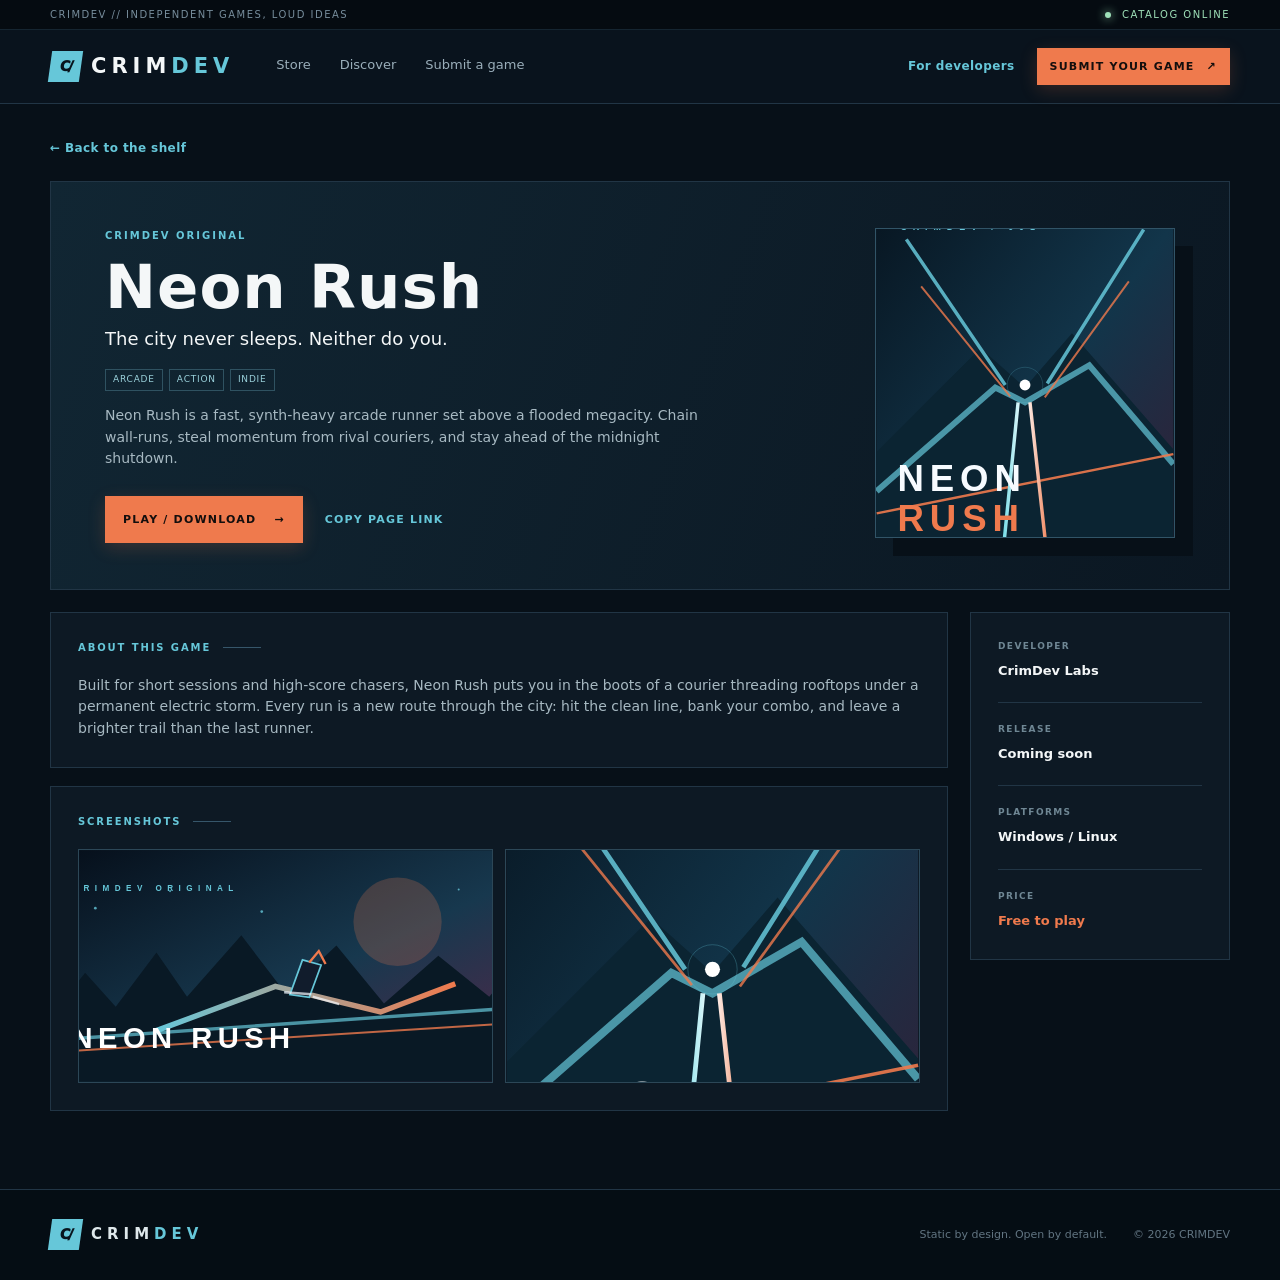
==== game.html @ 91c2f549 "Build CrimDev static game storefront" ====
<!doctype html>
<html lang="en"><head><meta charset="utf-8"><meta name="viewport" content="width=device-width, initial-scale=1"><title>Game — CrimDev</title><link rel="stylesheet" href="assets/styles.css"></head>
<body data-page="game"><div class="top-strip"><div class="shell top-strip-inner"><span>CRIMDEV // INDEPENDENT GAMES, LOUD IDEAS</span><span class="top-strip-status"><i></i> catalog online</span></div></div><header class="site-header"><div class="shell header-inner"><a class="brand" href="index.html"><span class="brand-mark">C/</span><span>CRIM<span>DEV</span></span></a><nav class="main-nav"><a href="index.html">Store</a><a href="index.html#catalog">Discover</a><a href="submit.html">Submit a game</a></nav><div class="header-actions"><a class="header-link" href="submit.html">For developers</a><a class="orange-button compact" href="submit.html">Submit your game <span>↗</span></a></div><button class="menu-toggle" aria-label="Open navigation">☰</button></div></header>
<main id="game-detail" class="game-detail shell"><a class="back-link" href="index.html#catalog">← Back to the shelf</a><div class="detail-hero"><div class="detail-copy"><div class="eyebrow" id="detail-eyebrow">CRIMDEV ORIGINAL</div><h1 id="detail-title">Loading game...</h1><p class="detail-tagline" id="detail-tagline"></p><div id="detail-genres" class="tag-row"></div><p id="detail-description" class="detail-description"></p><div class="detail-actions"><a class="orange-button" href="#play">Play / download <span>→</span></a><button class="ghost-button" type="button" data-copy-link>Copy page link</button></div></div><img id="detail-cover" class="detail-cover" alt=""></div><div class="detail-layout"><div><section class="content-panel"><div class="section-kicker"><span>ABOUT THIS GAME</span><span class="rule"></span></div><p id="detail-long-description"></p></section><section class="content-panel"><div class="section-kicker"><span>SCREENSHOTS</span><span class="rule"></span></div><div id="detail-screenshots" class="screenshots"></div></section></div><aside class="info-panel"><div class="info-block"><span>DEVELOPER</span><strong id="detail-developer"></strong></div><div class="info-block"><span>RELEASE</span><strong id="detail-release"></strong></div><div class="info-block"><span>PLATFORMS</span><strong id="detail-platforms"></strong></div><div class="info-block"><span>PRICE</span><strong class="price" id="detail-price"></strong></div></aside></div></main><footer class="site-footer"><div class="shell footer-inner"><div class="brand footer-brand"><span class="brand-mark">C/</span><span>CRIM<span>DEV</span></span></div><span>Static by design. Open by default.</span><span>© 2026 CRIMDEV</span></div></footer><script src="app.js"></script></body></html>
---- assets/styles.css ----
:root{--bg:#071018;--panel:#0d1924;--panel-2:#101f2c;--line:#213545;--muted:#8da0ad;--text:#f4f7f8;--cyan:#66c7d9;--orange:#ef7a4d;--green:#9fe1b9;--shell:1180px}*{box-sizing:border-box}html{scroll-behavior:smooth}body{margin:0;background:var(--bg);color:var(--text);font-family:Inter,ui-sans-serif,system-ui,-apple-system,BlinkMacSystemFont,"Segoe UI",sans-serif;font-size:15px;line-height:1.55}a{color:inherit;text-decoration:none}button,input,textarea{font:inherit}.shell{width:min(var(--shell),calc(100% - 48px));margin:0 auto}.top-strip{height:30px;background:#050b11;border-bottom:1px solid #152531;color:#778d9c;font-size:10px;letter-spacing:1.5px;text-transform:uppercase}.top-strip-inner{height:100%;display:flex;align-items:center;justify-content:space-between}.top-strip-status{color:var(--green)}.top-strip-status i,.live-dot{display:inline-block;width:6px;height:6px;border-radius:50%;background:var(--green);box-shadow:0 0 10px var(--green);margin-right:6px}.site-header{height:74px;background:#09131d;border-bottom:1px solid var(--line)}.header-inner{height:100%;display:flex;align-items:center;gap:42px}.brand{display:flex;align-items:center;gap:10px;font-weight:900;font-size:21px;letter-spacing:5px}.brand>span:last-child>span{color:var(--cyan)}.brand-mark{display:grid;place-items:center;width:31px;height:31px;background:var(--cyan);color:#08141d;letter-spacing:-2px;font-size:14px;font-weight:950;transform:skew(-8deg)}.main-nav{display:flex;align-items:center;gap:29px;height:100%;color:#9aaeba;font-size:13px}.main-nav a{height:100%;display:flex;align-items:center;border-bottom:2px solid transparent}.main-nav a:hover,.main-nav a.active{color:#fff;border-bottom-color:var(--orange)}.header-actions{margin-left:auto;display:flex;align-items:center;gap:22px}.header-link,.text-link,.back-link{color:var(--cyan);font-size:12px;font-weight:800;letter-spacing:.4px}.orange-button,.outline-button,.ghost-button{display:inline-flex;align-items:center;gap:18px;border:0;cursor:pointer;text-transform:uppercase;letter-spacing:1.2px;font-size:11px;font-weight:900;transition:.18s ease}.orange-button{background:var(--orange);color:#130e0d;padding:15px 18px;box-shadow:0 5px 18px #ef7a4d30}.orange-button:hover{background:#ff9668;transform:translateY(-2px)}.orange-button.compact{padding:10px 13px;gap:12px}.outline-button{border:1px solid var(--cyan);color:var(--cyan);padding:13px 16px}.outline-button:hover{background:#66c7d915}.ghost-button{background:transparent;color:var(--cyan);padding:13px 0}.menu-toggle{display:none;background:none;border:0;color:var(--cyan);font-size:22px}.hero-section{padding-top:36px}.section-kicker{display:flex;align-items:center;gap:12px;color:var(--cyan);font-size:10px;font-weight:900;letter-spacing:1.9px}.section-kicker .rule{height:1px;width:38px;background:#36566a}.featured-card{min-height:478px;background:linear-gradient(115deg,#102633,#0d1822 58%,#102632);border:1px solid #254352;display:grid;grid-template-columns:42% 58%;margin-top:17px;overflow:hidden;position:relative}.featured-copy{padding:54px 38px 42px 50px;position:relative;z-index:1}.eyebrow{color:var(--cyan);font-size:10px;font-weight:900;letter-spacing:2px;text-transform:uppercase}.featured-copy h1{font-size:73px;line-height:.86;letter-spacing:4px;margin:19px 0 12px;font-weight:950}.featured-copy h1 em,.submit-intro h1 em{font-style:normal;color:var(--orange)}.hero-tagline{font-size:17px;font-weight:750;line-height:1.2;margin:0 0 17px}.hero-description{color:#a4b6c1;max-width:310px;font-size:13px}.hero-meta{display:flex;gap:14px;color:#a8c9cf;font-size:9px;font-weight:900;letter-spacing:1.3px;margin:25px 0}.featured-art{position:relative;display:block;overflow:hidden}.featured-art img{height:100%;width:100%;object-fit:cover;transition:transform .5s ease;filter:saturate(.9)}.featured-art:hover img{transform:scale(1.035)}.art-corner{position:absolute;right:18px;bottom:17px;background:#071018d9;padding:8px 10px;color:var(--cyan);font-size:10px;font-weight:900;letter-spacing:1px}.catalog-section{padding:65px 0 54px}.section-heading{display:flex;align-items:flex-end;justify-content:space-between;margin-bottom:24px}.section-heading h2{font-size:31px;line-height:1.05;margin:14px 0 0;letter-spacing:-.6px}.section-heading h2 span{color:#8295a1}.text-link span{margin-left:10px;font-size:17px}.game-grid{display:grid;grid-template-columns:repeat(4,1fr);gap:15px}.game-card{background:var(--panel);border:1px solid var(--line);transition:.18s ease;min-width:0}.game-card:hover{border-color:#54798b;transform:translateY(-3px);box-shadow:0 14px 35px #0005}.game-card-cover{display:block;aspect-ratio:1.35/1;overflow:hidden;background:#10202c}.game-card-cover img{width:100%;height:100%;object-fit:cover;transition:.25s ease}.game-card:hover img{transform:scale(1.04)}.game-card-body{padding:14px;display:block}.game-card h3{font-size:17px;margin:0 0 4px}.game-card p{color:var(--muted);font-size:12px;margin:0 0 13px;white-space:nowrap;overflow:hidden;text-overflow:ellipsis}.tag-row{display:flex;flex-wrap:wrap;gap:6px}.tag{border:1px solid #2f5261;padding:3px 7px;color:#9bd2dc;text-transform:uppercase;font-size:9px;letter-spacing:.8px}.creator-banner{border-top:1px solid var(--line);border-bottom:1px solid var(--line);padding:34px 0 39px;display:flex;justify-content:space-between;align-items:center}.creator-banner h2{margin:8px 0 4px;font-size:27px}.creator-banner p{color:var(--muted);margin:0;font-size:13px}.site-footer{margin-top:78px;border-top:1px solid var(--line);background:#050d14}.footer-inner{min-height:90px;display:flex;align-items:center;gap:26px;color:#627582;font-size:11px}.footer-brand{color:#dfe8eb;font-size:15px;margin-right:auto}.game-detail{padding-top:32px}.back-link{display:inline-block;margin-bottom:23px}.detail-hero{background:linear-gradient(110deg,#112633,#0b1722);border:1px solid var(--line);display:grid;grid-template-columns:1fr 300px;gap:40px;padding:46px 54px;min-height:370px}.detail-copy{align-self:center}.detail-copy h1{font-size:61px;line-height:1;margin:13px 0 8px;letter-spacing:1px}.detail-tagline{font-size:18px;margin:0 0 16px}.detail-description{max-width:600px;color:#a7b9c2;font-size:14px}.detail-cover{width:100%;height:310px;object-fit:cover;box-shadow:18px 18px 0 #071018;border:1px solid #315467}.detail-actions{display:flex;gap:22px;align-items:center;margin-top:26px}.detail-layout{display:grid;grid-template-columns:1fr 260px;gap:22px;margin-top:22px}.content-panel,.info-panel,.aside-card{background:var(--panel);border:1px solid var(--line);padding:27px}.content-panel+.content-panel{margin-top:18px}.content-panel p{color:#a7b9c2;font-size:14px;margin:19px 0 0}.info-panel{height:max-content}.info-block{padding:0 0 20px;margin-bottom:20px;border-bottom:1px solid var(--line)}.info-block:last-child{border-bottom:0;margin-bottom:0;padding-bottom:0}.info-block span{display:block;color:#6f8794;font-size:9px;font-weight:900;letter-spacing:1.4px;margin-bottom:5px}.info-block strong{font-size:13px}.info-block .price{color:var(--orange)}.screenshots{display:grid;grid-template-columns:1fr 1fr;gap:12px;margin-top:20px}.screenshots img{width:100%;aspect-ratio:16/9;object-fit:cover;border:1px solid #2c4757}.submit-page{padding-top:48px}.submit-intro{display:flex;justify-content:space-between;align-items:flex-end;padding-bottom:43px;border-bottom:1px solid var(--line)}.submit-intro h1{font-size:57px;line-height:.98;letter-spacing:-1px;margin:14px 0 0}.submit-intro>p{max-width:320px;color:#a7b9c2;font-size:14px;margin:0}.submit-grid{display:grid;grid-template-columns:1fr 340px;gap:50px;padding-top:40px}.form-section{padding-bottom:34px;margin-bottom:30px;border-bottom:1px solid var(--line)}.form-heading{display:flex;gap:18px;align-items:flex-start;margin-bottom:24px}.form-heading>span{color:var(--orange);font-size:12px;font-weight:900;letter-spacing:1px}.form-heading h2{margin:0;font-size:21px}.form-heading p{margin:2px 0 0;color:#718794;font-size:12px}.submit-form label{display:block;color:#cbd8dc;font-size:12px;font-weight:800;margin:17px 0}.submit-form label>span{color:#6f8794;font-weight:500;font-size:10px;margin-left:5px;text-transform:uppercase;letter-spacing:.7px}.submit-form input:not([type=file]),.submit-form textarea{width:100%;display:block;background:#0a151f;border:1px solid #29404e;color:var(--text);outline:0;padding:13px 14px;margin-top:8px;border-radius:0;resize:vertical}.submit-form input:focus,.submit-form textarea:focus{border-color:var(--cyan);box-shadow:0 0 0 2px #66c7d922}.upload-grid{display:grid;grid-template-columns:1fr 1fr;gap:13px}.upload-box{border:1px dashed #3b5968!important;background:#0a151f;min-height:160px;padding:21px 17px!important;cursor:pointer;display:flex!important;flex-direction:column;align-items:flex-start;transition:.18s}.upload-box:hover{border-color:var(--cyan)!important;background:#0c1c28}.upload-box input{display:none}.upload-icon{color:var(--cyan);font-size:28px;line-height:1}.upload-box strong{margin-top:12px;font-size:13px}.upload-box small{color:#728894;font-weight:500;font-size:10px;margin-top:2px}.file-name{color:var(--orange);font-size:10px;white-space:nowrap;overflow:hidden;text-overflow:ellipsis;max-width:100%;margin-top:auto}.video-input{border-top:1px solid var(--line);padding-top:18px}.video-input input{display:block;margin-top:8px;color:#9ab0ba;font-size:11px}.check-label{display:flex!important;gap:10px;align-items:flex-start;font-weight:500!important;color:#8fa2ac!important}.check-label input{accent-color:var(--orange);margin-top:3px}.submit-button{margin-top:14px}.form-note{font-size:10px;color:#687e8b;max-width:480px;margin:15px 0 0}.form-note code{color:var(--cyan)}.form-status{display:none;margin-top:15px;padding:13px;background:#12372c;border:1px solid #2b7658;color:#a8ebc7;font-size:12px}.form-status.show{display:block}.submission-aside{padding-top:8px}.aside-card{position:sticky;top:20px;background:linear-gradient(150deg,#102431,#0c1721)}.aside-card h2{font-size:25px;line-height:1.08;margin:12px 0 10px}.aside-card>p{font-size:13px;color:#9bb0b9;margin:0}.preview-stage{margin:25px 0 18px;aspect-ratio:1.45/1;border:1px dashed #3b5968;display:grid;grid-template-columns:1fr 1fr;text-align:center;color:#6f8794;font-size:11px;overflow:hidden;background:#0a151f}.preview-stage img{width:100%;height:100%;object-fit:cover}.preview-stage img+img{border-left:1px solid #29404e}.aside-rule{height:1px;background:var(--line);margin:18px 0}.aside-stat{display:flex;justify-content:space-between;gap:20px;margin-top:12px}.aside-stat span{font-size:9px;color:#6f8794;letter-spacing:1px}.aside-stat strong{font-size:11px;text-align:right}.error-page{text-align:center;padding:100px 0}.error-page h1{font-size:46px}@media(max-width:800px){.shell{width:min(var(--shell),calc(100% - 30px))}.header-inner{gap:15px}.main-nav,.header-actions{display:none}.menu-toggle{display:block;margin-left:auto}.featured-card{grid-template-columns:1fr}.featured-art{height:270px;grid-row:1}.featured-copy{padding:28px}.featured-copy h1{font-size:55px}.game-grid{grid-template-columns:repeat(2,1fr)}.section-heading,.creator-banner,.submit-intro{align-items:flex-start;flex-direction:column;gap:20px}.detail-hero{grid-template-columns:1fr;padding:30px}.detail-cover{height:260px;grid-row:1}.detail-layout,.submit-grid{grid-template-columns:1fr}.submission-aside{padding:0}.aside-card{position:static}.footer-inner{flex-wrap:wrap;padding:22px 0}.footer-brand{width:100%}}@media(max-width:480px){.top-strip-status{display:none}.featured-copy h1{font-size:49px}.game-grid,.upload-grid,.screenshots{grid-template-columns:1fr}.detail-copy h1,.submit-intro h1{font-size:45px}.detail-hero{padding:22px}.detail-cover{height:210px}.hero-meta{flex-direction:column;gap:4px}.site-footer{margin-top:45px}}
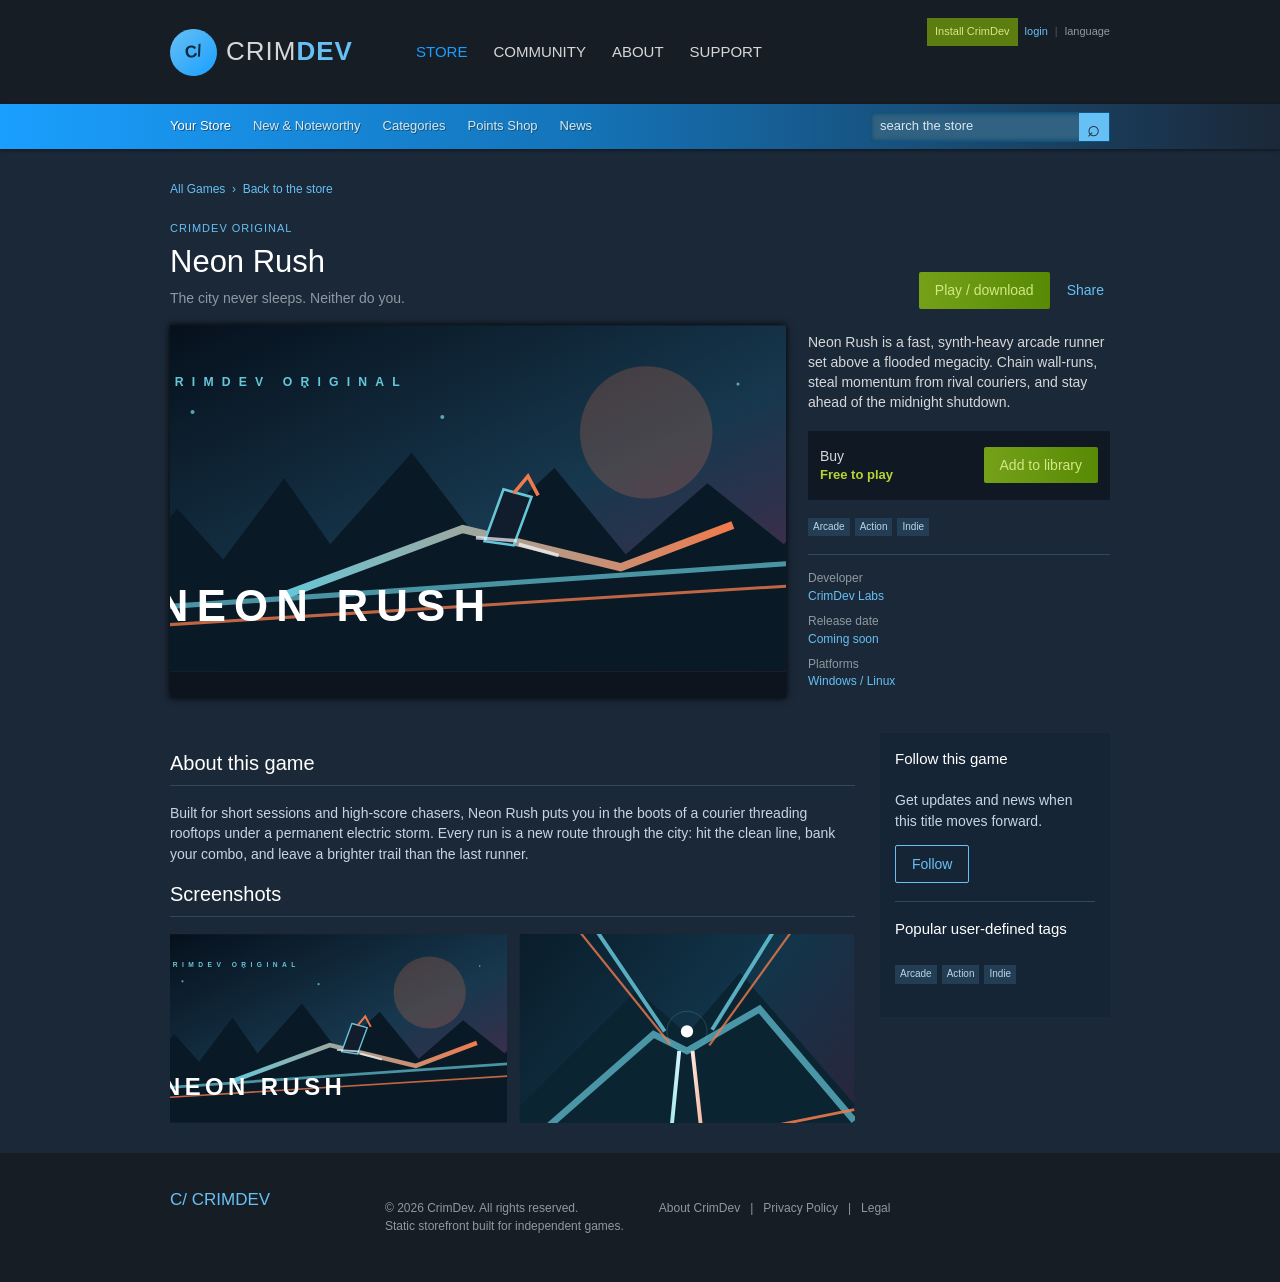
==== commit cd956aa5: "Redesign storefront with Steam-style static layout" ====
--- a/game.html
+++ b/game.html
@@ -1,4 +1,2 @@
 <!doctype html>
-<html lang="en"><head><meta charset="utf-8"><meta name="viewport" content="width=device-width, initial-scale=1"><title>Game — CrimDev</title><link rel="stylesheet" href="assets/styles.css"></head>
-<body data-page="game"><div class="top-strip"><div class="shell top-strip-inner"><span>CRIMDEV // INDEPENDENT GAMES, LOUD IDEAS</span><span class="top-strip-status"><i></i> catalog online</span></div></div><header class="site-header"><div class="shell header-inner"><a class="brand" href="index.html"><span class="brand-mark">C/</span><span>CRIM<span>DEV</span></span></a><nav class="main-nav"><a href="index.html">Store</a><a href="index.html#catalog">Discover</a><a href="submit.html">Submit a game</a></nav><div class="header-actions"><a class="header-link" href="submit.html">For developers</a><a class="orange-button compact" href="submit.html">Submit your game <span>↗</span></a></div><button class="menu-toggle" aria-label="Open navigation">☰</button></div></header>
-<main id="game-detail" class="game-detail shell"><a class="back-link" href="index.html#catalog">← Back to the shelf</a><div class="detail-hero"><div class="detail-copy"><div class="eyebrow" id="detail-eyebrow">CRIMDEV ORIGINAL</div><h1 id="detail-title">Loading game...</h1><p class="detail-tagline" id="detail-tagline"></p><div id="detail-genres" class="tag-row"></div><p id="detail-description" class="detail-description"></p><div class="detail-actions"><a class="orange-button" href="#play">Play / download <span>→</span></a><button class="ghost-button" type="button" data-copy-link>Copy page link</button></div></div><img id="detail-cover" class="detail-cover" alt=""></div><div class="detail-layout"><div><section class="content-panel"><div class="section-kicker"><span>ABOUT THIS GAME</span><span class="rule"></span></div><p id="detail-long-description"></p></section><section class="content-panel"><div class="section-kicker"><span>SCREENSHOTS</span><span class="rule"></span></div><div id="detail-screenshots" class="screenshots"></div></section></div><aside class="info-panel"><div class="info-block"><span>DEVELOPER</span><strong id="detail-developer"></strong></div><div class="info-block"><span>RELEASE</span><strong id="detail-release"></strong></div><div class="info-block"><span>PLATFORMS</span><strong id="detail-platforms"></strong></div><div class="info-block"><span>PRICE</span><strong class="price" id="detail-price"></strong></div></aside></div></main><footer class="site-footer"><div class="shell footer-inner"><div class="brand footer-brand"><span class="brand-mark">C/</span><span>CRIM<span>DEV</span></span></div><span>Static by design. Open by default.</span><span>© 2026 CRIMDEV</span></div></footer><script src="app.js"></script></body></html>
+<html lang="en"><head><meta charset="utf-8"><meta name="viewport" content="width=device-width, initial-scale=1"><title>Game — CrimDev Store</title><link rel="stylesheet" href="assets/styles.css"></head><body data-page="game"><header class="steam-header"><div class="steam-header-inner"><a class="steam-brand" href="index.html"><span class="steam-mark">C/</span><span class="steam-word">CRIM<span>DEV</span></span></a><nav class="steam-primary"><a class="active" href="index.html">STORE</a><a href="index.html#catalog">COMMUNITY</a><a href="submit.html">ABOUT</a><a href="submit.html">SUPPORT</a></nav><div class="steam-account"><a class="install-link" href="submit.html">Install CrimDev</a><span class="account-link">login</span><span class="account-sep">|</span><span>language</span></div></div></header><div class="steam-subnav"><div class="page-width subnav-inner"><nav><a class="active" href="index.html">Your Store</a><a href="index.html#catalog">New &amp; Noteworthy</a><a href="index.html#catalog">Categories</a><a href="index.html#catalog">Points Shop</a><a href="index.html#catalog">News</a></nav><label class="store-search"><input placeholder="search the store" aria-label="Search the store"><span>⌕</span></label></div></div><main id="game-detail" class="page-width game-detail"><a class="store-breadcrumb" href="index.html#catalog">All Games &nbsp;›&nbsp; Back to the store</a><div class="detail-title-row"><div><div class="detail-kicker">CRIMDEV ORIGINAL</div><h1 id="detail-title">Loading game...</h1><p id="detail-tagline" class="detail-tagline"></p></div><div class="detail-actions"><a class="steam-green-button" href="#play">Play / download</a><button class="detail-share" type="button" data-copy-link>Share</button></div></div><div class="detail-hero"><div class="detail-main-media"><img id="detail-cover" alt=""></div><div class="detail-purchase"><div class="detail-description" id="detail-description"></div><div class="detail-purchase-box"><div>Buy <strong id="detail-price">Free to play</strong></div><a class="steam-green-button" href="#play">Add to library</a></div><div id="detail-genres" class="detail-tags"></div><div class="detail-facts"><span>Developer <b id="detail-developer"></b></span><span>Release date <b id="detail-release"></b></span><span>Platforms <b id="detail-platforms"></b></span></div></div></div><div class="detail-columns"><div class="detail-content"><h2>About this game</h2><p id="detail-long-description"></p><h2>Screenshots</h2><div id="detail-screenshots" class="screenshots"></div></div><aside class="detail-sidebar"><h3>Follow this game</h3><p>Get updates and news when this title moves forward.</p><button class="steam-outline-button" type="button">Follow</button><h3>Popular user-defined tags</h3><div id="detail-sidebar-tags" class="detail-tags"></div></aside></div></main><footer class="steam-footer"><div class="page-width footer-inner"><div class="steam-footer-logo">C/ CRIMDEV</div><p>© 2026 CrimDev. All rights reserved.<br>Static storefront built for independent games.</p><p>About CrimDev &nbsp; | &nbsp; Privacy Policy &nbsp; | &nbsp; Legal</p></div></footer><script src="app.js"></script></body></html>
--- a/assets/styles.css
+++ b/assets/styles.css
@@ -1 +1 @@
-:root{--bg:#071018;--panel:#0d1924;--panel-2:#101f2c;--line:#213545;--muted:#8da0ad;--text:#f4f7f8;--cyan:#66c7d9;--orange:#ef7a4d;--green:#9fe1b9;--shell:1180px}*{box-sizing:border-box}html{scroll-behavior:smooth}body{margin:0;background:var(--bg);color:var(--text);font-family:Inter,ui-sans-serif,system-ui,-apple-system,BlinkMacSystemFont,"Segoe UI",sans-serif;font-size:15px;line-height:1.55}a{color:inherit;text-decoration:none}button,input,textarea{font:inherit}.shell{width:min(var(--shell),calc(100% - 48px));margin:0 auto}.top-strip{height:30px;background:#050b11;border-bottom:1px solid #152531;color:#778d9c;font-size:10px;letter-spacing:1.5px;text-transform:uppercase}.top-strip-inner{height:100%;display:flex;align-items:center;justify-content:space-between}.top-strip-status{color:var(--green)}.top-strip-status i,.live-dot{display:inline-block;width:6px;height:6px;border-radius:50%;background:var(--green);box-shadow:0 0 10px var(--green);margin-right:6px}.site-header{height:74px;background:#09131d;border-bottom:1px solid var(--line)}.header-inner{height:100%;display:flex;align-items:center;gap:42px}.brand{display:flex;align-items:center;gap:10px;font-weight:900;font-size:21px;letter-spacing:5px}.brand>span:last-child>span{color:var(--cyan)}.brand-mark{display:grid;place-items:center;width:31px;height:31px;background:var(--cyan);color:#08141d;letter-spacing:-2px;font-size:14px;font-weight:950;transform:skew(-8deg)}.main-nav{display:flex;align-items:center;gap:29px;height:100%;color:#9aaeba;font-size:13px}.main-nav a{height:100%;display:flex;align-items:center;border-bottom:2px solid transparent}.main-nav a:hover,.main-nav a.active{color:#fff;border-bottom-color:var(--orange)}.header-actions{margin-left:auto;display:flex;align-items:center;gap:22px}.header-link,.text-link,.back-link{color:var(--cyan);font-size:12px;font-weight:800;letter-spacing:.4px}.orange-button,.outline-button,.ghost-button{display:inline-flex;align-items:center;gap:18px;border:0;cursor:pointer;text-transform:uppercase;letter-spacing:1.2px;font-size:11px;font-weight:900;transition:.18s ease}.orange-button{background:var(--orange);color:#130e0d;padding:15px 18px;box-shadow:0 5px 18px #ef7a4d30}.orange-button:hover{background:#ff9668;transform:translateY(-2px)}.orange-button.compact{padding:10px 13px;gap:12px}.outline-button{border:1px solid var(--cyan);color:var(--cyan);padding:13px 16px}.outline-button:hover{background:#66c7d915}.ghost-button{background:transparent;color:var(--cyan);padding:13px 0}.menu-toggle{display:none;background:none;border:0;color:var(--cyan);font-size:22px}.hero-section{padding-top:36px}.section-kicker{display:flex;align-items:center;gap:12px;color:var(--cyan);font-size:10px;font-weight:900;letter-spacing:1.9px}.section-kicker .rule{height:1px;width:38px;background:#36566a}.featured-card{min-height:478px;background:linear-gradient(115deg,#102633,#0d1822 58%,#102632);border:1px solid #254352;display:grid;grid-template-columns:42% 58%;margin-top:17px;overflow:hidden;position:relative}.featured-copy{padding:54px 38px 42px 50px;position:relative;z-index:1}.eyebrow{color:var(--cyan);font-size:10px;font-weight:900;letter-spacing:2px;text-transform:uppercase}.featured-copy h1{font-size:73px;line-height:.86;letter-spacing:4px;margin:19px 0 12px;font-weight:950}.featured-copy h1 em,.submit-intro h1 em{font-style:normal;color:var(--orange)}.hero-tagline{font-size:17px;font-weight:750;line-height:1.2;margin:0 0 17px}.hero-description{color:#a4b6c1;max-width:310px;font-size:13px}.hero-meta{display:flex;gap:14px;color:#a8c9cf;font-size:9px;font-weight:900;letter-spacing:1.3px;margin:25px 0}.featured-art{position:relative;display:block;overflow:hidden}.featured-art img{height:100%;width:100%;object-fit:cover;transition:transform .5s ease;filter:saturate(.9)}.featured-art:hover img{transform:scale(1.035)}.art-corner{position:absolute;right:18px;bottom:17px;background:#071018d9;padding:8px 10px;color:var(--cyan);font-size:10px;font-weight:900;letter-spacing:1px}.catalog-section{padding:65px 0 54px}.section-heading{display:flex;align-items:flex-end;justify-content:space-between;margin-bottom:24px}.section-heading h2{font-size:31px;line-height:1.05;margin:14px 0 0;letter-spacing:-.6px}.section-heading h2 span{color:#8295a1}.text-link span{margin-left:10px;font-size:17px}.game-grid{display:grid;grid-template-columns:repeat(4,1fr);gap:15px}.game-card{background:var(--panel);border:1px solid var(--line);transition:.18s ease;min-width:0}.game-card:hover{border-color:#54798b;transform:translateY(-3px);box-shadow:0 14px 35px #0005}.game-card-cover{display:block;aspect-ratio:1.35/1;overflow:hidden;background:#10202c}.game-card-cover img{width:100%;height:100%;object-fit:cover;transition:.25s ease}.game-card:hover img{transform:scale(1.04)}.game-card-body{padding:14px;display:block}.game-card h3{font-size:17px;margin:0 0 4px}.game-card p{color:var(--muted);font-size:12px;margin:0 0 13px;white-space:nowrap;overflow:hidden;text-overflow:ellipsis}.tag-row{display:flex;flex-wrap:wrap;gap:6px}.tag{border:1px solid #2f5261;padding:3px 7px;color:#9bd2dc;text-transform:uppercase;font-size:9px;letter-spacing:.8px}.creator-banner{border-top:1px solid var(--line);border-bottom:1px solid var(--line);padding:34px 0 39px;display:flex;justify-content:space-between;align-items:center}.creator-banner h2{margin:8px 0 4px;font-size:27px}.creator-banner p{color:var(--muted);margin:0;font-size:13px}.site-footer{margin-top:78px;border-top:1px solid var(--line);background:#050d14}.footer-inner{min-height:90px;display:flex;align-items:center;gap:26px;color:#627582;font-size:11px}.footer-brand{color:#dfe8eb;font-size:15px;margin-right:auto}.game-detail{padding-top:32px}.back-link{display:inline-block;margin-bottom:23px}.detail-hero{background:linear-gradient(110deg,#112633,#0b1722);border:1px solid var(--line);display:grid;grid-template-columns:1fr 300px;gap:40px;padding:46px 54px;min-height:370px}.detail-copy{align-self:center}.detail-copy h1{font-size:61px;line-height:1;margin:13px 0 8px;letter-spacing:1px}.detail-tagline{font-size:18px;margin:0 0 16px}.detail-description{max-width:600px;color:#a7b9c2;font-size:14px}.detail-cover{width:100%;height:310px;object-fit:cover;box-shadow:18px 18px 0 #071018;border:1px solid #315467}.detail-actions{display:flex;gap:22px;align-items:center;margin-top:26px}.detail-layout{display:grid;grid-template-columns:1fr 260px;gap:22px;margin-top:22px}.content-panel,.info-panel,.aside-card{background:var(--panel);border:1px solid var(--line);padding:27px}.content-panel+.content-panel{margin-top:18px}.content-panel p{color:#a7b9c2;font-size:14px;margin:19px 0 0}.info-panel{height:max-content}.info-block{padding:0 0 20px;margin-bottom:20px;border-bottom:1px solid var(--line)}.info-block:last-child{border-bottom:0;margin-bottom:0;padding-bottom:0}.info-block span{display:block;color:#6f8794;font-size:9px;font-weight:900;letter-spacing:1.4px;margin-bottom:5px}.info-block strong{font-size:13px}.info-block .price{color:var(--orange)}.screenshots{display:grid;grid-template-columns:1fr 1fr;gap:12px;margin-top:20px}.screenshots img{width:100%;aspect-ratio:16/9;object-fit:cover;border:1px solid #2c4757}.submit-page{padding-top:48px}.submit-intro{display:flex;justify-content:space-between;align-items:flex-end;padding-bottom:43px;border-bottom:1px solid var(--line)}.submit-intro h1{font-size:57px;line-height:.98;letter-spacing:-1px;margin:14px 0 0}.submit-intro>p{max-width:320px;color:#a7b9c2;font-size:14px;margin:0}.submit-grid{display:grid;grid-template-columns:1fr 340px;gap:50px;padding-top:40px}.form-section{padding-bottom:34px;margin-bottom:30px;border-bottom:1px solid var(--line)}.form-heading{display:flex;gap:18px;align-items:flex-start;margin-bottom:24px}.form-heading>span{color:var(--orange);font-size:12px;font-weight:900;letter-spacing:1px}.form-heading h2{margin:0;font-size:21px}.form-heading p{margin:2px 0 0;color:#718794;font-size:12px}.submit-form label{display:block;color:#cbd8dc;font-size:12px;font-weight:800;margin:17px 0}.submit-form label>span{color:#6f8794;font-weight:500;font-size:10px;margin-left:5px;text-transform:uppercase;letter-spacing:.7px}.submit-form input:not([type=file]),.submit-form textarea{width:100%;display:block;background:#0a151f;border:1px solid #29404e;color:var(--text);outline:0;padding:13px 14px;margin-top:8px;border-radius:0;resize:vertical}.submit-form input:focus,.submit-form textarea:focus{border-color:var(--cyan);box-shadow:0 0 0 2px #66c7d922}.upload-grid{display:grid;grid-template-columns:1fr 1fr;gap:13px}.upload-box{border:1px dashed #3b5968!important;background:#0a151f;min-height:160px;padding:21px 17px!important;cursor:pointer;display:flex!important;flex-direction:column;align-items:flex-start;transition:.18s}.upload-box:hover{border-color:var(--cyan)!important;background:#0c1c28}.upload-box input{display:none}.upload-icon{color:var(--cyan);font-size:28px;line-height:1}.upload-box strong{margin-top:12px;font-size:13px}.upload-box small{color:#728894;font-weight:500;font-size:10px;margin-top:2px}.file-name{color:var(--orange);font-size:10px;white-space:nowrap;overflow:hidden;text-overflow:ellipsis;max-width:100%;margin-top:auto}.video-input{border-top:1px solid var(--line);padding-top:18px}.video-input input{display:block;margin-top:8px;color:#9ab0ba;font-size:11px}.check-label{display:flex!important;gap:10px;align-items:flex-start;font-weight:500!important;color:#8fa2ac!important}.check-label input{accent-color:var(--orange);margin-top:3px}.submit-button{margin-top:14px}.form-note{font-size:10px;color:#687e8b;max-width:480px;margin:15px 0 0}.form-note code{color:var(--cyan)}.form-status{display:none;margin-top:15px;padding:13px;background:#12372c;border:1px solid #2b7658;color:#a8ebc7;font-size:12px}.form-status.show{display:block}.submission-aside{padding-top:8px}.aside-card{position:sticky;top:20px;background:linear-gradient(150deg,#102431,#0c1721)}.aside-card h2{font-size:25px;line-height:1.08;margin:12px 0 10px}.aside-card>p{font-size:13px;color:#9bb0b9;margin:0}.preview-stage{margin:25px 0 18px;aspect-ratio:1.45/1;border:1px dashed #3b5968;display:grid;grid-template-columns:1fr 1fr;text-align:center;color:#6f8794;font-size:11px;overflow:hidden;background:#0a151f}.preview-stage img{width:100%;height:100%;object-fit:cover}.preview-stage img+img{border-left:1px solid #29404e}.aside-rule{height:1px;background:var(--line);margin:18px 0}.aside-stat{display:flex;justify-content:space-between;gap:20px;margin-top:12px}.aside-stat span{font-size:9px;color:#6f8794;letter-spacing:1px}.aside-stat strong{font-size:11px;text-align:right}.error-page{text-align:center;padding:100px 0}.error-page h1{font-size:46px}@media(max-width:800px){.shell{width:min(var(--shell),calc(100% - 30px))}.header-inner{gap:15px}.main-nav,.header-actions{display:none}.menu-toggle{display:block;margin-left:auto}.featured-card{grid-template-columns:1fr}.featured-art{height:270px;grid-row:1}.featured-copy{padding:28px}.featured-copy h1{font-size:55px}.game-grid{grid-template-columns:repeat(2,1fr)}.section-heading,.creator-banner,.submit-intro{align-items:flex-start;flex-direction:column;gap:20px}.detail-hero{grid-template-columns:1fr;padding:30px}.detail-cover{height:260px;grid-row:1}.detail-layout,.submit-grid{grid-template-columns:1fr}.submission-aside{padding:0}.aside-card{position:static}.footer-inner{flex-wrap:wrap;padding:22px 0}.footer-brand{width:100%}}@media(max-width:480px){.top-strip-status{display:none}.featured-copy h1{font-size:49px}.game-grid,.upload-grid,.screenshots{grid-template-columns:1fr}.detail-copy h1,.submit-intro h1{font-size:45px}.detail-hero{padding:22px}.detail-cover{height:210px}.hero-meta{flex-direction:column;gap:4px}.site-footer{margin-top:45px}}
+*{box-sizing:border-box}html{scroll-behavior:smooth}body{margin:0;background:#1b2838;color:#d6d7d8;font-family:Arial,Helvetica,sans-serif;font-size:14px;line-height:1.45}a{color:inherit;text-decoration:none}button,input,textarea{font:inherit}.page-width{width:940px;max-width:calc(100% - 32px);margin:0 auto}.steam-header{height:104px;background:#171d25;color:#d6d7d8}.steam-header-inner{width:940px;max-width:calc(100% - 32px);height:100%;margin:0 auto;display:flex;align-items:center;gap:36px}.steam-brand{display:flex;align-items:center;gap:9px;min-width:210px}.steam-mark{width:47px;height:47px;border-radius:50%;display:grid;place-items:center;background:linear-gradient(145deg,#66c0f4,#1a9fff);color:#10283b;font-weight:900;font-size:17px;transform:rotate(-8deg)}.steam-word{font-size:26px;letter-spacing:1px;font-weight:300;color:#d6d7d8}.steam-word span{font-weight:700;color:#66c0f4}.steam-primary{display:flex;align-self:stretch;align-items:center;gap:26px}.steam-primary a{font-size:15px;color:#d6d7d8;align-self:center}.steam-primary a:hover,.steam-primary a.active{color:#1a9fff}.steam-account{margin-left:auto;align-self:flex-start;padding-top:18px;display:flex;gap:7px;align-items:center;color:#8f98a0;font-size:11px}.install-link{background:#5c7e10;color:#d2e885;padding:6px 8px}.account-link{color:#66c0f4}.account-sep{color:#4e5963}.steam-subnav{height:45px;background:linear-gradient(90deg,#1a9fff,#1474b9 45%,#1b2838);box-shadow:0 1px 4px #0008}.subnav-inner{display:flex;align-items:center;justify-content:space-between;height:100%}.subnav-inner nav{display:flex;gap:22px}.subnav-inner nav a{font-size:13px;color:#d6e7f2;text-shadow:1px 1px #14557c}.subnav-inner nav a:hover,.subnav-inner nav a.active{color:#fff}.store-search{width:240px;height:30px;display:flex;background:#316282;border:1px solid #0b5587;border-radius:2px;box-shadow:inset 0 0 5px #0b4162}.store-search input{width:100%;border:0;outline:0;background:transparent;color:#fff;padding:4px 9px;font-size:13px}.store-search input::placeholder{color:#d6e7f2}.store-search span{display:grid;place-items:center;width:35px;color:#1b2838;background:#66c0f4;font-size:22px}.store-main{padding:28px 0 60px;min-height:700px}.store-section-title{font-size:11px;color:#66c0f4;text-transform:uppercase;letter-spacing:1.4px;margin:0 0 9px;text-shadow:1px 1px #102033}.featured-showcase{display:grid;grid-template-columns:616px 1fr;min-height:353px;background:#0e141d;box-shadow:0 0 8px #0008}.featured-image{display:block;overflow:hidden}.featured-image img{width:100%;height:100%;object-fit:cover;transition:filter .2s,transform .35s}.featured-image:hover img{filter:brightness(1.12);transform:scale(1.025)}.featured-info{padding:23px 20px 16px;background:linear-gradient(135deg,#1b2838,#162536)}.featured-info h1{font-size:28px;line-height:1.1;font-weight:400;color:#fff;margin:0 0 8px}.featured-tagline{font-size:15px;color:#66c0f4;margin:0 0 12px}.featured-description{font-size:13px;line-height:1.45;color:#d6d7d8;margin:0 0 18px}.featured-thumbs{display:flex;gap:4px}.featured-thumbs img{width:92px;height:52px;object-fit:cover}.feature-bottom{display:flex;justify-content:space-between;align-items:center;margin-top:23px}.feature-price{font-size:13px;color:#b8d432}.steam-green-button,.steam-blue-button,.steam-outline-button{display:inline-block;border:0;border-radius:2px;cursor:pointer;text-align:center;color:#d2e885;background:linear-gradient(to right,#75a119,#588a05);padding:8px 16px;font-size:14px}.steam-green-button:hover{color:#fff;background:linear-gradient(to right,#8cbc28,#6fa709)}.steam-blue-button{background:linear-gradient(to right,#67c1f5,#1a9fff);color:#fff}.steam-outline-button{background:transparent;border:1px solid #67c1f5;color:#67c1f5}.store-section{margin-top:37px}.store-section-head{display:flex;align-items:center;justify-content:space-between;margin-bottom:13px}.store-section-head h2{font-weight:400;font-size:24px;color:#fff;margin:0}.store-section-head a{color:#66c0f4;font-size:13px}.game-grid{display:grid;grid-template-columns:repeat(4,1fr);gap:14px}.game-card{display:block;min-width:0;background:#162536;box-shadow:0 0 4px #0008;transition:transform .16s,box-shadow .16s}.game-card:hover{transform:translateY(-3px);box-shadow:0 0 13px #000}.game-card-cover{display:block;aspect-ratio:1.35/1;overflow:hidden;background:#101822}.game-card-cover img{width:100%;height:100%;object-fit:cover}.game-card-body{display:block;padding:9px 10px 11px}.game-card h3{font-size:16px;font-weight:400;color:#fff;margin:0 0 4px;white-space:nowrap;overflow:hidden;text-overflow:ellipsis}.game-card p{font-size:11px;color:#8f98a0;margin:0 0 9px;white-space:nowrap;overflow:hidden;text-overflow:ellipsis}.tag-row{display:flex;flex-wrap:wrap;gap:4px}.tag{background:#233e54;color:#b8d6e8;font-size:10px;padding:2px 5px}.browse-strip{margin-top:42px;padding:19px 22px;background:linear-gradient(90deg,#20364a,#1b2838);box-shadow:0 0 5px #0007}.browse-links{display:flex;flex-wrap:wrap;gap:9px}.browse-links a{background:#316282;color:#dbeffb;padding:7px 14px;font-size:12px}.browse-links a:hover{background:#4a89b2}.creator-callout{margin-top:25px;padding:25px 28px;display:flex;align-items:center;justify-content:space-between;background:linear-gradient(100deg,#213b53,#182b3d);box-shadow:0 0 6px #0007}.callout-kicker,.detail-kicker{color:#66c0f4;font-size:11px;letter-spacing:1px;text-transform:uppercase}.creator-callout h2{font-size:22px;font-weight:400;color:#fff;margin:5px 0}.creator-callout p{color:#b8c5d2;margin:0;font-size:13px}.steam-footer{background:#171d25;color:#8f98a0;padding:35px 0;margin-top:30px}.footer-inner{display:flex;gap:35px;align-items:flex-start;font-size:12px}.steam-footer-logo{font-size:17px;color:#66c0f4;min-width:180px}.store-breadcrumb{display:inline-block;color:#66c0f4;font-size:12px;margin-bottom:23px}.game-detail{padding-top:29px;min-height:720px}.detail-title-row{display:flex;justify-content:space-between;align-items:flex-end;margin-bottom:16px}.detail-title-row h1,.submit-title h1{font-size:31px;font-weight:400;color:#fff;margin:3px 0}.detail-tagline{color:#8f98a0;margin:0}.detail-actions{display:flex;gap:11px;align-items:center}.detail-share{background:none;border:0;color:#66c0f4;cursor:pointer}.detail-hero{display:grid;grid-template-columns:616px 1fr;gap:22px}.detail-main-media{background:#0e141d;box-shadow:0 0 7px #000}.detail-main-media img{display:block;width:100%;height:347px;object-fit:cover}.detail-purchase{padding:7px 0}.detail-description{font-size:14px;color:#d6d7d8}.detail-purchase-box{display:flex;justify-content:space-between;align-items:center;background:#101923;margin-top:18px;padding:15px 12px;color:#d6d7d8}.detail-purchase-box strong{display:block;font-size:13px;color:#b8d432}.detail-tags{display:flex;flex-wrap:wrap;gap:5px;margin:18px 0}.detail-facts{display:flex;flex-direction:column;gap:8px;border-top:1px solid #31475b;padding-top:15px;color:#8f98a0;font-size:12px}.detail-facts b{display:block;color:#66c0f4;font-weight:400}.detail-columns{display:grid;grid-template-columns:1fr 230px;gap:25px;margin-top:35px}.detail-content h2,.detail-sidebar h3{font-size:20px;font-weight:400;color:#fff;border-bottom:1px solid #31475b;padding-bottom:7px}.detail-content p,.detail-sidebar p{color:#c7d5e0;font-size:14px}.screenshots{display:grid;grid-template-columns:1fr 1fr;gap:12px}.screenshots img{display:block;width:100%;aspect-ratio:16/9;object-fit:cover}.detail-sidebar{background:#162536;padding:15px;height:max-content}.detail-sidebar h3{font-size:15px;border:0;margin:0 0 7px}.detail-sidebar h3:not(:first-child){border-top:1px solid #31475b;margin-top:18px;padding-top:16px}.submit-page{padding-top:29px;min-height:780px}.submit-title{display:flex;justify-content:space-between;align-items:flex-end;border-bottom:1px solid #31475b;padding-bottom:22px}.submit-title h1{font-size:32px}.submit-title p{color:#a9b6c4;margin:0}.submit-note{text-align:right;color:#66c0f4;font-size:12px;letter-spacing:1px}.submit-note span{color:#8f98a0;font-size:11px;letter-spacing:0}.submit-layout{display:grid;grid-template-columns:1fr 300px;gap:28px;margin-top:26px}.steam-form-section{background:#162536;box-shadow:0 0 5px #0007;padding:20px 22px;margin-bottom:18px}.steam-form-section h2{font-weight:400;font-size:20px;color:#fff;margin:0}.form-lede{color:#8f98a0;font-size:13px;margin:2px 0 18px}.submit-form label{display:block;color:#d6d7d8;font-size:13px;margin:15px 0}.submit-form label>span{color:#8f98a0;font-size:10px;margin-left:5px;text-transform:uppercase}.submit-form input:not([type=file]),.submit-form textarea{display:block;width:100%;margin-top:6px;padding:10px;border:1px solid #31475b;background:#101923;color:#fff;outline:0}.submit-form input:focus,.submit-form textarea:focus{border-color:#66c0f4}.upload-grid{display:grid;grid-template-columns:1fr 1fr;gap:10px}.upload-box{min-height:115px!important;border:1px dashed #527189!important;background:#101923!important;padding:16px!important;cursor:pointer}.upload-box:hover{border-color:#66c0f4!important}.upload-box input{display:none}.upload-box strong{display:block;color:#fff;font-size:13px}.upload-box small{display:block;color:#8f98a0;font-size:11px;margin-top:4px}.file-name{display:block;color:#b8d432;font-size:11px;white-space:nowrap;overflow:hidden;text-overflow:ellipsis;margin-top:23px}.check-label{display:flex!important;gap:9px;color:#a9b6c4!important}.check-label input{accent-color:#66c0f4;margin-top:3px}.submit-button{margin-top:7px}.form-note{color:#8f98a0;font-size:11px}.form-note code{color:#66c0f4}.form-status{display:none;margin-top:14px;padding:12px;background:#254b29;color:#d2e885;font-size:12px}.form-status.show{display:block}.submit-preview{background:#162536;box-shadow:0 0 5px #0007;padding:20px;position:sticky;top:15px}.submit-preview h2{font-weight:400;font-size:20px;color:#fff;margin:0}.submit-preview p{color:#a9b6c4;font-size:13px}.preview-stage{display:grid;grid-template-columns:1fr 1fr;aspect-ratio:1.4/1;background:#101923;border:1px dashed #527189;overflow:hidden;text-align:center;align-items:center;color:#8f98a0;font-size:11px}.preview-stage img{width:100%;height:100%;object-fit:cover}.preview-stage img+img{border-left:1px solid #31475b}.preview-facts{margin-top:18px;border-top:1px solid #31475b;padding-top:13px;display:flex;flex-direction:column;gap:10px;color:#8f98a0;font-size:10px}.preview-facts b{display:block;color:#d6d7d8;font-size:12px;font-weight:400;margin-top:3px}@media(max-width:800px){.steam-header{height:auto;padding:18px 0}.steam-header-inner{flex-wrap:wrap;gap:18px}.steam-primary{order:3;width:100%;height:auto;gap:18px}.steam-account{position:absolute;right:16px;top:0}.steam-subnav{height:auto;padding:10px 0}.subnav-inner{gap:10px;flex-wrap:wrap}.subnav-inner nav{gap:12px;flex-wrap:wrap}.store-search{width:100%}.featured-showcase,.detail-hero{grid-template-columns:1fr}.featured-image{height:280px}.detail-main-media img{height:280px}.game-grid{grid-template-columns:repeat(2,1fr)}.detail-columns,.submit-layout{grid-template-columns:1fr}.submit-title,.detail-title-row{align-items:flex-start;flex-direction:column;gap:14px}.submit-note{text-align:left}.footer-inner{flex-direction:column;gap:14px}.creator-callout{align-items:flex-start;flex-direction:column;gap:18px}}@media(max-width:480px){.page-width{max-width:calc(100% - 22px)}.steam-brand{min-width:0}.steam-word{font-size:21px}.steam-primary{gap:12px}.steam-primary a{font-size:11px}.steam-account{display:none}.game-grid,.upload-grid,.screenshots{grid-template-columns:1fr}.featured-image{height:210px}.featured-info{padding:16px}.detail-title-row h1,.submit-title h1{font-size:26px}}
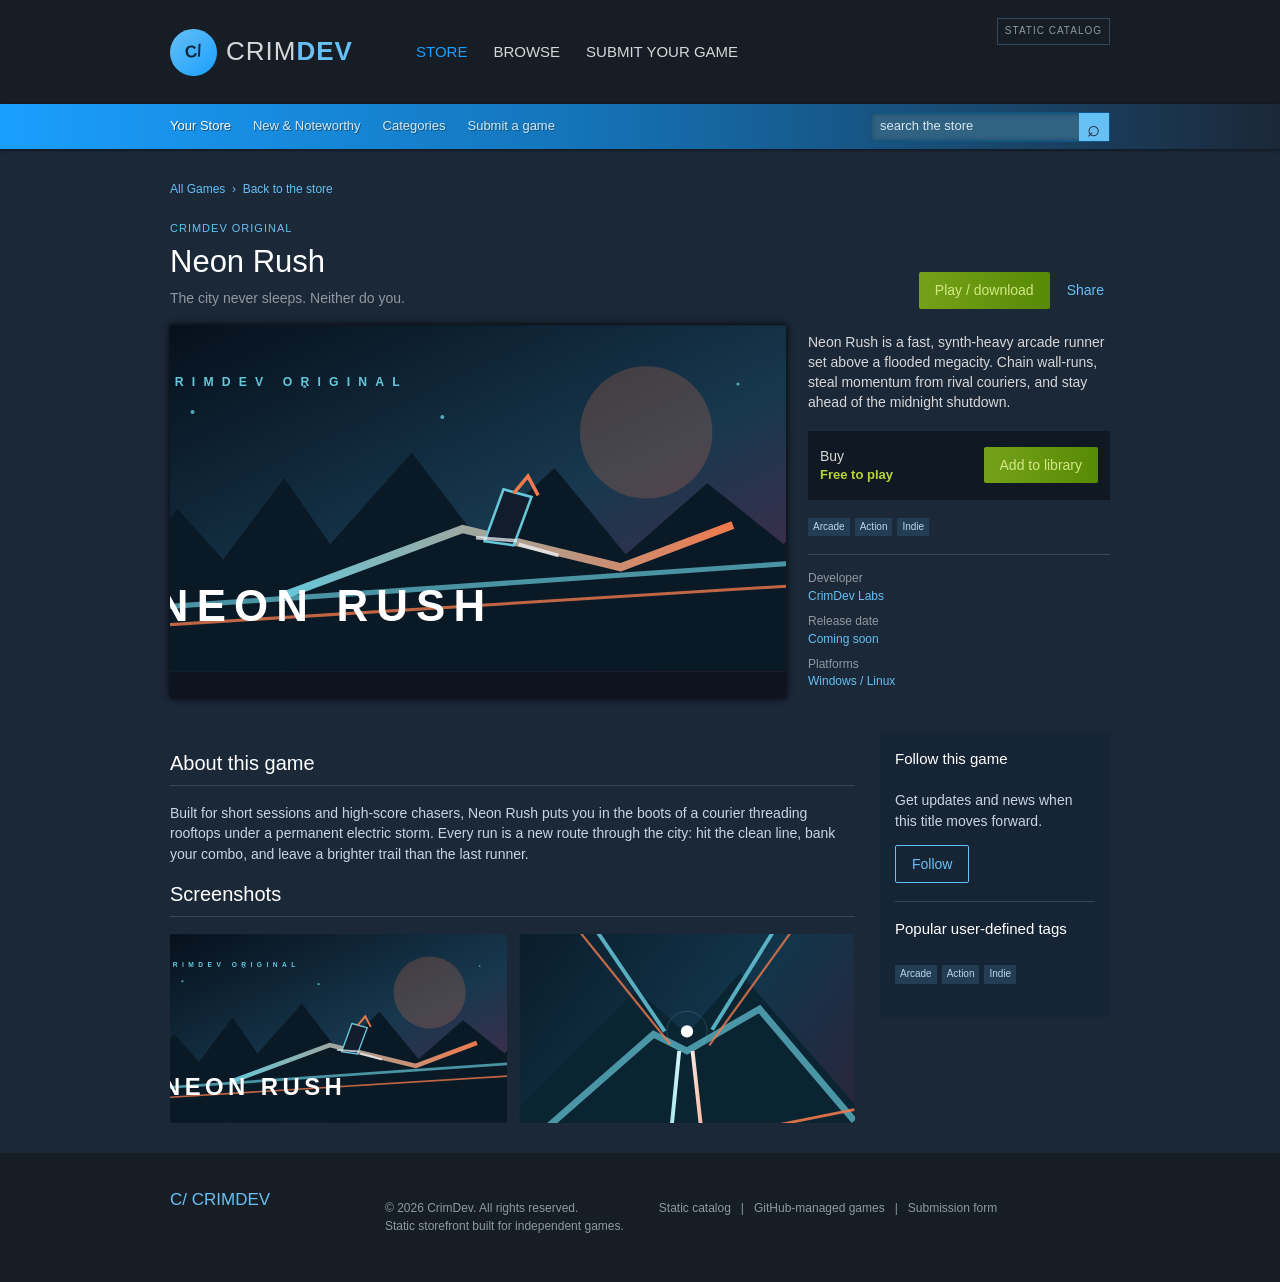
==== commit c572cdae: "Limit CrimDev to static Steam-style storefront pages" ====
--- a/game.html
+++ b/game.html
@@ -1,2 +1,2 @@
 <!doctype html>
-<html lang="en"><head><meta charset="utf-8"><meta name="viewport" content="width=device-width, initial-scale=1"><title>Game — CrimDev Store</title><link rel="stylesheet" href="assets/styles.css"></head><body data-page="game"><header class="steam-header"><div class="steam-header-inner"><a class="steam-brand" href="index.html"><span class="steam-mark">C/</span><span class="steam-word">CRIM<span>DEV</span></span></a><nav class="steam-primary"><a class="active" href="index.html">STORE</a><a href="index.html#catalog">COMMUNITY</a><a href="submit.html">ABOUT</a><a href="submit.html">SUPPORT</a></nav><div class="steam-account"><a class="install-link" href="submit.html">Install CrimDev</a><span class="account-link">login</span><span class="account-sep">|</span><span>language</span></div></div></header><div class="steam-subnav"><div class="page-width subnav-inner"><nav><a class="active" href="index.html">Your Store</a><a href="index.html#catalog">New &amp; Noteworthy</a><a href="index.html#catalog">Categories</a><a href="index.html#catalog">Points Shop</a><a href="index.html#catalog">News</a></nav><label class="store-search"><input placeholder="search the store" aria-label="Search the store"><span>⌕</span></label></div></div><main id="game-detail" class="page-width game-detail"><a class="store-breadcrumb" href="index.html#catalog">All Games &nbsp;›&nbsp; Back to the store</a><div class="detail-title-row"><div><div class="detail-kicker">CRIMDEV ORIGINAL</div><h1 id="detail-title">Loading game...</h1><p id="detail-tagline" class="detail-tagline"></p></div><div class="detail-actions"><a class="steam-green-button" href="#play">Play / download</a><button class="detail-share" type="button" data-copy-link>Share</button></div></div><div class="detail-hero"><div class="detail-main-media"><img id="detail-cover" alt=""></div><div class="detail-purchase"><div class="detail-description" id="detail-description"></div><div class="detail-purchase-box"><div>Buy <strong id="detail-price">Free to play</strong></div><a class="steam-green-button" href="#play">Add to library</a></div><div id="detail-genres" class="detail-tags"></div><div class="detail-facts"><span>Developer <b id="detail-developer"></b></span><span>Release date <b id="detail-release"></b></span><span>Platforms <b id="detail-platforms"></b></span></div></div></div><div class="detail-columns"><div class="detail-content"><h2>About this game</h2><p id="detail-long-description"></p><h2>Screenshots</h2><div id="detail-screenshots" class="screenshots"></div></div><aside class="detail-sidebar"><h3>Follow this game</h3><p>Get updates and news when this title moves forward.</p><button class="steam-outline-button" type="button">Follow</button><h3>Popular user-defined tags</h3><div id="detail-sidebar-tags" class="detail-tags"></div></aside></div></main><footer class="steam-footer"><div class="page-width footer-inner"><div class="steam-footer-logo">C/ CRIMDEV</div><p>© 2026 CrimDev. All rights reserved.<br>Static storefront built for independent games.</p><p>About CrimDev &nbsp; | &nbsp; Privacy Policy &nbsp; | &nbsp; Legal</p></div></footer><script src="app.js"></script></body></html>
+<html lang="en"><head><meta charset="utf-8"><meta name="viewport" content="width=device-width, initial-scale=1"><title>Game — CrimDev Store</title><link rel="stylesheet" href="assets/styles.css"></head><body data-page="game"><header class="steam-header"><div class="steam-header-inner"><a class="steam-brand" href="index.html"><span class="steam-mark">C/</span><span class="steam-word">CRIM<span>DEV</span></span></a><nav class="steam-primary"><a class="active" href="index.html">STORE</a><a href="index.html#catalog">BROWSE</a><a href="submit.html">SUBMIT YOUR GAME</a></nav><div class="steam-account"><span class="static-badge">STATIC CATALOG</span></div></div></header><div class="steam-subnav"><div class="page-width subnav-inner"><nav><a class="active" href="index.html">Your Store</a><a href="index.html#catalog">New &amp; Noteworthy</a><a href="index.html#genres">Categories</a><a href="submit.html">Submit a game</a></nav><label class="store-search"><input placeholder="search the store" aria-label="Search the store"><span>⌕</span></label></div></div><main id="game-detail" class="page-width game-detail"><a class="store-breadcrumb" href="index.html#catalog">All Games &nbsp;›&nbsp; Back to the store</a><div class="detail-title-row"><div><div class="detail-kicker">CRIMDEV ORIGINAL</div><h1 id="detail-title">Loading game...</h1><p id="detail-tagline" class="detail-tagline"></p></div><div class="detail-actions"><a class="steam-green-button" href="#play">Play / download</a><button class="detail-share" type="button" data-copy-link>Share</button></div></div><div class="detail-hero"><div class="detail-main-media"><img id="detail-cover" alt=""></div><div class="detail-purchase"><div class="detail-description" id="detail-description"></div><div class="detail-purchase-box"><div>Buy <strong id="detail-price">Free to play</strong></div><a class="steam-green-button" href="#play">Add to library</a></div><div id="detail-genres" class="detail-tags"></div><div class="detail-facts"><span>Developer <b id="detail-developer"></b></span><span>Release date <b id="detail-release"></b></span><span>Platforms <b id="detail-platforms"></b></span></div></div></div><div class="detail-columns"><div class="detail-content"><h2>About this game</h2><p id="detail-long-description"></p><h2>Screenshots</h2><div id="detail-screenshots" class="screenshots"></div></div><aside class="detail-sidebar"><h3>Follow this game</h3><p>Get updates and news when this title moves forward.</p><button class="steam-outline-button" type="button">Follow</button><h3>Popular user-defined tags</h3><div id="detail-sidebar-tags" class="detail-tags"></div></aside></div></main><footer class="steam-footer"><div class="page-width footer-inner"><div class="steam-footer-logo">C/ CRIMDEV</div><p>© 2026 CrimDev. All rights reserved.<br>Static storefront built for independent games.</p><p>Static catalog &nbsp; | &nbsp; GitHub-managed games &nbsp; | &nbsp; Submission form</p></div></footer><script src="app.js"></script></body></html>
--- a/assets/styles.css
+++ b/assets/styles.css
@@ -1 +1,2 @@
 *{box-sizing:border-box}html{scroll-behavior:smooth}body{margin:0;background:#1b2838;color:#d6d7d8;font-family:Arial,Helvetica,sans-serif;font-size:14px;line-height:1.45}a{color:inherit;text-decoration:none}button,input,textarea{font:inherit}.page-width{width:940px;max-width:calc(100% - 32px);margin:0 auto}.steam-header{height:104px;background:#171d25;color:#d6d7d8}.steam-header-inner{width:940px;max-width:calc(100% - 32px);height:100%;margin:0 auto;display:flex;align-items:center;gap:36px}.steam-brand{display:flex;align-items:center;gap:9px;min-width:210px}.steam-mark{width:47px;height:47px;border-radius:50%;display:grid;place-items:center;background:linear-gradient(145deg,#66c0f4,#1a9fff);color:#10283b;font-weight:900;font-size:17px;transform:rotate(-8deg)}.steam-word{font-size:26px;letter-spacing:1px;font-weight:300;color:#d6d7d8}.steam-word span{font-weight:700;color:#66c0f4}.steam-primary{display:flex;align-self:stretch;align-items:center;gap:26px}.steam-primary a{font-size:15px;color:#d6d7d8;align-self:center}.steam-primary a:hover,.steam-primary a.active{color:#1a9fff}.steam-account{margin-left:auto;align-self:flex-start;padding-top:18px;display:flex;gap:7px;align-items:center;color:#8f98a0;font-size:11px}.install-link{background:#5c7e10;color:#d2e885;padding:6px 8px}.account-link{color:#66c0f4}.account-sep{color:#4e5963}.steam-subnav{height:45px;background:linear-gradient(90deg,#1a9fff,#1474b9 45%,#1b2838);box-shadow:0 1px 4px #0008}.subnav-inner{display:flex;align-items:center;justify-content:space-between;height:100%}.subnav-inner nav{display:flex;gap:22px}.subnav-inner nav a{font-size:13px;color:#d6e7f2;text-shadow:1px 1px #14557c}.subnav-inner nav a:hover,.subnav-inner nav a.active{color:#fff}.store-search{width:240px;height:30px;display:flex;background:#316282;border:1px solid #0b5587;border-radius:2px;box-shadow:inset 0 0 5px #0b4162}.store-search input{width:100%;border:0;outline:0;background:transparent;color:#fff;padding:4px 9px;font-size:13px}.store-search input::placeholder{color:#d6e7f2}.store-search span{display:grid;place-items:center;width:35px;color:#1b2838;background:#66c0f4;font-size:22px}.store-main{padding:28px 0 60px;min-height:700px}.store-section-title{font-size:11px;color:#66c0f4;text-transform:uppercase;letter-spacing:1.4px;margin:0 0 9px;text-shadow:1px 1px #102033}.featured-showcase{display:grid;grid-template-columns:616px 1fr;min-height:353px;background:#0e141d;box-shadow:0 0 8px #0008}.featured-image{display:block;overflow:hidden}.featured-image img{width:100%;height:100%;object-fit:cover;transition:filter .2s,transform .35s}.featured-image:hover img{filter:brightness(1.12);transform:scale(1.025)}.featured-info{padding:23px 20px 16px;background:linear-gradient(135deg,#1b2838,#162536)}.featured-info h1{font-size:28px;line-height:1.1;font-weight:400;color:#fff;margin:0 0 8px}.featured-tagline{font-size:15px;color:#66c0f4;margin:0 0 12px}.featured-description{font-size:13px;line-height:1.45;color:#d6d7d8;margin:0 0 18px}.featured-thumbs{display:flex;gap:4px}.featured-thumbs img{width:92px;height:52px;object-fit:cover}.feature-bottom{display:flex;justify-content:space-between;align-items:center;margin-top:23px}.feature-price{font-size:13px;color:#b8d432}.steam-green-button,.steam-blue-button,.steam-outline-button{display:inline-block;border:0;border-radius:2px;cursor:pointer;text-align:center;color:#d2e885;background:linear-gradient(to right,#75a119,#588a05);padding:8px 16px;font-size:14px}.steam-green-button:hover{color:#fff;background:linear-gradient(to right,#8cbc28,#6fa709)}.steam-blue-button{background:linear-gradient(to right,#67c1f5,#1a9fff);color:#fff}.steam-outline-button{background:transparent;border:1px solid #67c1f5;color:#67c1f5}.store-section{margin-top:37px}.store-section-head{display:flex;align-items:center;justify-content:space-between;margin-bottom:13px}.store-section-head h2{font-weight:400;font-size:24px;color:#fff;margin:0}.store-section-head a{color:#66c0f4;font-size:13px}.game-grid{display:grid;grid-template-columns:repeat(4,1fr);gap:14px}.game-card{display:block;min-width:0;background:#162536;box-shadow:0 0 4px #0008;transition:transform .16s,box-shadow .16s}.game-card:hover{transform:translateY(-3px);box-shadow:0 0 13px #000}.game-card-cover{display:block;aspect-ratio:1.35/1;overflow:hidden;background:#101822}.game-card-cover img{width:100%;height:100%;object-fit:cover}.game-card-body{display:block;padding:9px 10px 11px}.game-card h3{font-size:16px;font-weight:400;color:#fff;margin:0 0 4px;white-space:nowrap;overflow:hidden;text-overflow:ellipsis}.game-card p{font-size:11px;color:#8f98a0;margin:0 0 9px;white-space:nowrap;overflow:hidden;text-overflow:ellipsis}.tag-row{display:flex;flex-wrap:wrap;gap:4px}.tag{background:#233e54;color:#b8d6e8;font-size:10px;padding:2px 5px}.browse-strip{margin-top:42px;padding:19px 22px;background:linear-gradient(90deg,#20364a,#1b2838);box-shadow:0 0 5px #0007}.browse-links{display:flex;flex-wrap:wrap;gap:9px}.browse-links a{background:#316282;color:#dbeffb;padding:7px 14px;font-size:12px}.browse-links a:hover{background:#4a89b2}.creator-callout{margin-top:25px;padding:25px 28px;display:flex;align-items:center;justify-content:space-between;background:linear-gradient(100deg,#213b53,#182b3d);box-shadow:0 0 6px #0007}.callout-kicker,.detail-kicker{color:#66c0f4;font-size:11px;letter-spacing:1px;text-transform:uppercase}.creator-callout h2{font-size:22px;font-weight:400;color:#fff;margin:5px 0}.creator-callout p{color:#b8c5d2;margin:0;font-size:13px}.steam-footer{background:#171d25;color:#8f98a0;padding:35px 0;margin-top:30px}.footer-inner{display:flex;gap:35px;align-items:flex-start;font-size:12px}.steam-footer-logo{font-size:17px;color:#66c0f4;min-width:180px}.store-breadcrumb{display:inline-block;color:#66c0f4;font-size:12px;margin-bottom:23px}.game-detail{padding-top:29px;min-height:720px}.detail-title-row{display:flex;justify-content:space-between;align-items:flex-end;margin-bottom:16px}.detail-title-row h1,.submit-title h1{font-size:31px;font-weight:400;color:#fff;margin:3px 0}.detail-tagline{color:#8f98a0;margin:0}.detail-actions{display:flex;gap:11px;align-items:center}.detail-share{background:none;border:0;color:#66c0f4;cursor:pointer}.detail-hero{display:grid;grid-template-columns:616px 1fr;gap:22px}.detail-main-media{background:#0e141d;box-shadow:0 0 7px #000}.detail-main-media img{display:block;width:100%;height:347px;object-fit:cover}.detail-purchase{padding:7px 0}.detail-description{font-size:14px;color:#d6d7d8}.detail-purchase-box{display:flex;justify-content:space-between;align-items:center;background:#101923;margin-top:18px;padding:15px 12px;color:#d6d7d8}.detail-purchase-box strong{display:block;font-size:13px;color:#b8d432}.detail-tags{display:flex;flex-wrap:wrap;gap:5px;margin:18px 0}.detail-facts{display:flex;flex-direction:column;gap:8px;border-top:1px solid #31475b;padding-top:15px;color:#8f98a0;font-size:12px}.detail-facts b{display:block;color:#66c0f4;font-weight:400}.detail-columns{display:grid;grid-template-columns:1fr 230px;gap:25px;margin-top:35px}.detail-content h2,.detail-sidebar h3{font-size:20px;font-weight:400;color:#fff;border-bottom:1px solid #31475b;padding-bottom:7px}.detail-content p,.detail-sidebar p{color:#c7d5e0;font-size:14px}.screenshots{display:grid;grid-template-columns:1fr 1fr;gap:12px}.screenshots img{display:block;width:100%;aspect-ratio:16/9;object-fit:cover}.detail-sidebar{background:#162536;padding:15px;height:max-content}.detail-sidebar h3{font-size:15px;border:0;margin:0 0 7px}.detail-sidebar h3:not(:first-child){border-top:1px solid #31475b;margin-top:18px;padding-top:16px}.submit-page{padding-top:29px;min-height:780px}.submit-title{display:flex;justify-content:space-between;align-items:flex-end;border-bottom:1px solid #31475b;padding-bottom:22px}.submit-title h1{font-size:32px}.submit-title p{color:#a9b6c4;margin:0}.submit-note{text-align:right;color:#66c0f4;font-size:12px;letter-spacing:1px}.submit-note span{color:#8f98a0;font-size:11px;letter-spacing:0}.submit-layout{display:grid;grid-template-columns:1fr 300px;gap:28px;margin-top:26px}.steam-form-section{background:#162536;box-shadow:0 0 5px #0007;padding:20px 22px;margin-bottom:18px}.steam-form-section h2{font-weight:400;font-size:20px;color:#fff;margin:0}.form-lede{color:#8f98a0;font-size:13px;margin:2px 0 18px}.submit-form label{display:block;color:#d6d7d8;font-size:13px;margin:15px 0}.submit-form label>span{color:#8f98a0;font-size:10px;margin-left:5px;text-transform:uppercase}.submit-form input:not([type=file]),.submit-form textarea{display:block;width:100%;margin-top:6px;padding:10px;border:1px solid #31475b;background:#101923;color:#fff;outline:0}.submit-form input:focus,.submit-form textarea:focus{border-color:#66c0f4}.upload-grid{display:grid;grid-template-columns:1fr 1fr;gap:10px}.upload-box{min-height:115px!important;border:1px dashed #527189!important;background:#101923!important;padding:16px!important;cursor:pointer}.upload-box:hover{border-color:#66c0f4!important}.upload-box input{display:none}.upload-box strong{display:block;color:#fff;font-size:13px}.upload-box small{display:block;color:#8f98a0;font-size:11px;margin-top:4px}.file-name{display:block;color:#b8d432;font-size:11px;white-space:nowrap;overflow:hidden;text-overflow:ellipsis;margin-top:23px}.check-label{display:flex!important;gap:9px;color:#a9b6c4!important}.check-label input{accent-color:#66c0f4;margin-top:3px}.submit-button{margin-top:7px}.form-note{color:#8f98a0;font-size:11px}.form-note code{color:#66c0f4}.form-status{display:none;margin-top:14px;padding:12px;background:#254b29;color:#d2e885;font-size:12px}.form-status.show{display:block}.submit-preview{background:#162536;box-shadow:0 0 5px #0007;padding:20px;position:sticky;top:15px}.submit-preview h2{font-weight:400;font-size:20px;color:#fff;margin:0}.submit-preview p{color:#a9b6c4;font-size:13px}.preview-stage{display:grid;grid-template-columns:1fr 1fr;aspect-ratio:1.4/1;background:#101923;border:1px dashed #527189;overflow:hidden;text-align:center;align-items:center;color:#8f98a0;font-size:11px}.preview-stage img{width:100%;height:100%;object-fit:cover}.preview-stage img+img{border-left:1px solid #31475b}.preview-facts{margin-top:18px;border-top:1px solid #31475b;padding-top:13px;display:flex;flex-direction:column;gap:10px;color:#8f98a0;font-size:10px}.preview-facts b{display:block;color:#d6d7d8;font-size:12px;font-weight:400;margin-top:3px}@media(max-width:800px){.steam-header{height:auto;padding:18px 0}.steam-header-inner{flex-wrap:wrap;gap:18px}.steam-primary{order:3;width:100%;height:auto;gap:18px}.steam-account{position:absolute;right:16px;top:0}.steam-subnav{height:auto;padding:10px 0}.subnav-inner{gap:10px;flex-wrap:wrap}.subnav-inner nav{gap:12px;flex-wrap:wrap}.store-search{width:100%}.featured-showcase,.detail-hero{grid-template-columns:1fr}.featured-image{height:280px}.detail-main-media img{height:280px}.game-grid{grid-template-columns:repeat(2,1fr)}.detail-columns,.submit-layout{grid-template-columns:1fr}.submit-title,.detail-title-row{align-items:flex-start;flex-direction:column;gap:14px}.submit-note{text-align:left}.footer-inner{flex-direction:column;gap:14px}.creator-callout{align-items:flex-start;flex-direction:column;gap:18px}}@media(max-width:480px){.page-width{max-width:calc(100% - 22px)}.steam-brand{min-width:0}.steam-word{font-size:21px}.steam-primary{gap:12px}.steam-primary a{font-size:11px}.steam-account{display:none}.game-grid,.upload-grid,.screenshots{grid-template-columns:1fr}.featured-image{height:210px}.featured-info{padding:16px}.detail-title-row h1,.submit-title h1{font-size:26px}}
+.static-badge{color:#8f98a0;font-size:10px;letter-spacing:1px;border:1px solid #31475b;padding:5px 7px}.error-page{text-align:center;padding:90px 0}.error-page h1{color:#fff;font-weight:400}
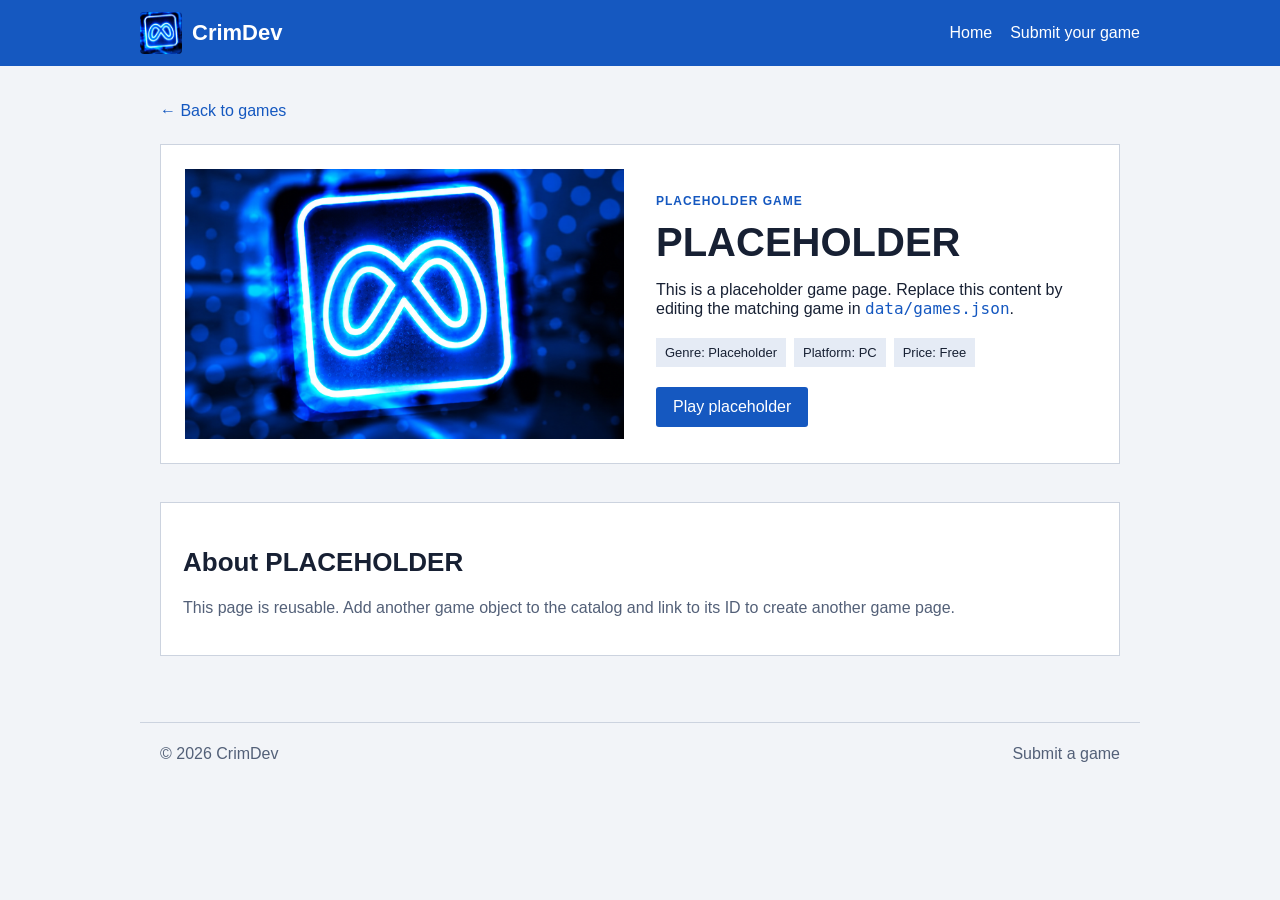
==== commit 7af69cae: "Reset CrimDev to basic placeholder static site" ====
--- a/game.html
+++ b/game.html
@@ -1,2 +1,4 @@
 <!doctype html>
-<html lang="en"><head><meta charset="utf-8"><meta name="viewport" content="width=device-width, initial-scale=1"><title>Game — CrimDev Store</title><link rel="stylesheet" href="assets/styles.css"></head><body data-page="game"><header class="steam-header"><div class="steam-header-inner"><a class="steam-brand" href="index.html"><span class="steam-mark">C/</span><span class="steam-word">CRIM<span>DEV</span></span></a><nav class="steam-primary"><a class="active" href="index.html">STORE</a><a href="index.html#catalog">BROWSE</a><a href="submit.html">SUBMIT YOUR GAME</a></nav><div class="steam-account"><span class="static-badge">STATIC CATALOG</span></div></div></header><div class="steam-subnav"><div class="page-width subnav-inner"><nav><a class="active" href="index.html">Your Store</a><a href="index.html#catalog">New &amp; Noteworthy</a><a href="index.html#genres">Categories</a><a href="submit.html">Submit a game</a></nav><label class="store-search"><input placeholder="search the store" aria-label="Search the store"><span>⌕</span></label></div></div><main id="game-detail" class="page-width game-detail"><a class="store-breadcrumb" href="index.html#catalog">All Games &nbsp;›&nbsp; Back to the store</a><div class="detail-title-row"><div><div class="detail-kicker">CRIMDEV ORIGINAL</div><h1 id="detail-title">Loading game...</h1><p id="detail-tagline" class="detail-tagline"></p></div><div class="detail-actions"><a class="steam-green-button" href="#play">Play / download</a><button class="detail-share" type="button" data-copy-link>Share</button></div></div><div class="detail-hero"><div class="detail-main-media"><img id="detail-cover" alt=""></div><div class="detail-purchase"><div class="detail-description" id="detail-description"></div><div class="detail-purchase-box"><div>Buy <strong id="detail-price">Free to play</strong></div><a class="steam-green-button" href="#play">Add to library</a></div><div id="detail-genres" class="detail-tags"></div><div class="detail-facts"><span>Developer <b id="detail-developer"></b></span><span>Release date <b id="detail-release"></b></span><span>Platforms <b id="detail-platforms"></b></span></div></div></div><div class="detail-columns"><div class="detail-content"><h2>About this game</h2><p id="detail-long-description"></p><h2>Screenshots</h2><div id="detail-screenshots" class="screenshots"></div></div><aside class="detail-sidebar"><h3>Follow this game</h3><p>Get updates and news when this title moves forward.</p><button class="steam-outline-button" type="button">Follow</button><h3>Popular user-defined tags</h3><div id="detail-sidebar-tags" class="detail-tags"></div></aside></div></main><footer class="steam-footer"><div class="page-width footer-inner"><div class="steam-footer-logo">C/ CRIMDEV</div><p>© 2026 CrimDev. All rights reserved.<br>Static storefront built for independent games.</p><p>Static catalog &nbsp; | &nbsp; GitHub-managed games &nbsp; | &nbsp; Submission form</p></div></footer><script src="app.js"></script></body></html>
+<html lang="en">
+<head><meta charset="utf-8"><meta name="viewport" content="width=device-width, initial-scale=1"><title>PLACEHOLDER — CrimDev</title><link rel="stylesheet" href="styles.css"></head>
+<body><header><a class="brand" href="index.html"><img src="assets/logo.png" alt="CrimDev logo"><span>CrimDev</span></a><nav><a href="index.html">Home</a><a href="submit.html">Submit your game</a></nav></header><main><a class="back" href="index.html">← Back to games</a><section class="game-page"><img class="game-image" src="assets/logo.png" alt="PLACEHOLDER game logo"><div><p class="label">PLACEHOLDER GAME</p><h1>PLACEHOLDER</h1><p>This is a placeholder game page. Replace this content by editing the matching game in <code>data/games.json</code>.</p><div class="meta"><span>Genre: Placeholder</span><span>Platform: PC</span><span>Price: Free</span></div><a class="button" href="#">Play placeholder</a></div></section><section class="simple-box"><h2>About PLACEHOLDER</h2><p>This page is reusable. Add another game object to the catalog and link to its ID to create another game page.</p></section></main><footer><span>© 2026 CrimDev</span><a href="submit.html">Submit a game</a></footer></body></html>
--- a/styles.css
+++ b/styles.css
@@ -0,0 +1 @@
+*{box-sizing:border-box}body{margin:0;background:#f2f4f8;color:#172033;font:16px Arial,sans-serif}header{background:#1558c0;color:white;padding:12px calc((100% - 1000px)/2);display:flex;align-items:center;justify-content:space-between;gap:24px}.brand{display:flex;align-items:center;gap:10px;color:white;text-decoration:none;font-size:22px;font-weight:bold}.brand img{width:42px;height:42px;object-fit:cover;border-radius:4px}nav{display:flex;gap:18px}nav a,footer a{color:inherit;text-decoration:none}nav a:hover,nav a.current{ text-decoration:underline}main{max-width:1000px;margin:0 auto;padding:36px 20px}.hero{background:#dbeaff;display:grid;grid-template-columns:1fr 320px;gap:30px;align-items:center;padding:32px;margin-bottom:40px}.hero img{width:100%;height:190px;object-fit:cover}.label{color:#1558c0;font-size:12px;font-weight:bold;letter-spacing:1px}.hero h1,.submit-intro h1{font-size:42px;margin:8px 0 12px}.hero p,.submit-intro p{color:#536078}.button{display:inline-block;background:#1558c0;color:white;border:0;padding:11px 17px;text-decoration:none;cursor:pointer;border-radius:3px}.button:hover{background:#0d449b}.button.secondary{background:#f08a24}h2{font-size:26px}.game-list{display:grid;grid-template-columns:repeat(3,1fr);gap:18px}.game-card{background:white;border:1px solid #ccd3df;color:#172033;text-decoration:none}.game-card img{display:block;width:100%;height:140px;object-fit:cover}.game-card div{padding:14px}.game-card h3{margin:0 0 6px}.game-card p{font-size:14px;color:#536078}.simple-box{background:white;border:1px solid #ccd3df;padding:22px;margin-top:38px}.simple-box p{color:#536078}.back{display:inline-block;color:#1558c0;text-decoration:none;margin-bottom:24px}.game-page{display:grid;grid-template-columns:1fr 1fr;gap:32px;align-items:center;background:white;border:1px solid #ccd3df;padding:24px}.game-image{width:100%;height:270px;object-fit:cover}.game-page h1{font-size:40px;margin:8px 0}.meta{display:flex;flex-wrap:wrap;gap:8px;margin:20px 0}.meta span{background:#e5ebf5;padding:7px 9px;font-size:13px}.submit-intro{background:#dbeaff;padding:25px;margin-bottom:24px}.submit-intro h1{margin:0 0 5px}.submit-intro p{margin:6px 0 0}form{background:white;border:1px solid #ccd3df;padding:24px;max-width:700px}label{display:block;font-weight:bold;margin:0 0 18px}input:not([type=checkbox]),textarea{display:block;width:100%;padding:10px;margin-top:7px;border:1px solid #aeb8c8;font:inherit}textarea{resize:vertical}.two-columns{display:grid;grid-template-columns:1fr 1fr;gap:18px}input[type=file]{display:block;margin-top:8px;width:100%;font-size:13px}small{display:block;color:#536078;font-weight:normal;margin-top:5px}.checkbox{display:flex;gap:8px;font-weight:normal}.checkbox input{margin-top:4px}.note{font-size:12px;color:#536078}.status{display:none;background:#d6f2dc;color:#1d6230;padding:10px}.status.show{display:block}code{color:#1558c0}footer{max-width:1000px;margin:30px auto 0;padding:22px 20px;display:flex;justify-content:space-between;color:#536078;border-top:1px solid #ccd3df}@media(max-width:700px){header{padding:12px 16px}.hero,.game-page{grid-template-columns:1fr}.game-list{grid-template-columns:1fr}.two-columns{grid-template-columns:1fr}.hero h1,.submit-intro h1{font-size:34px}nav{gap:10px;font-size:14px}}
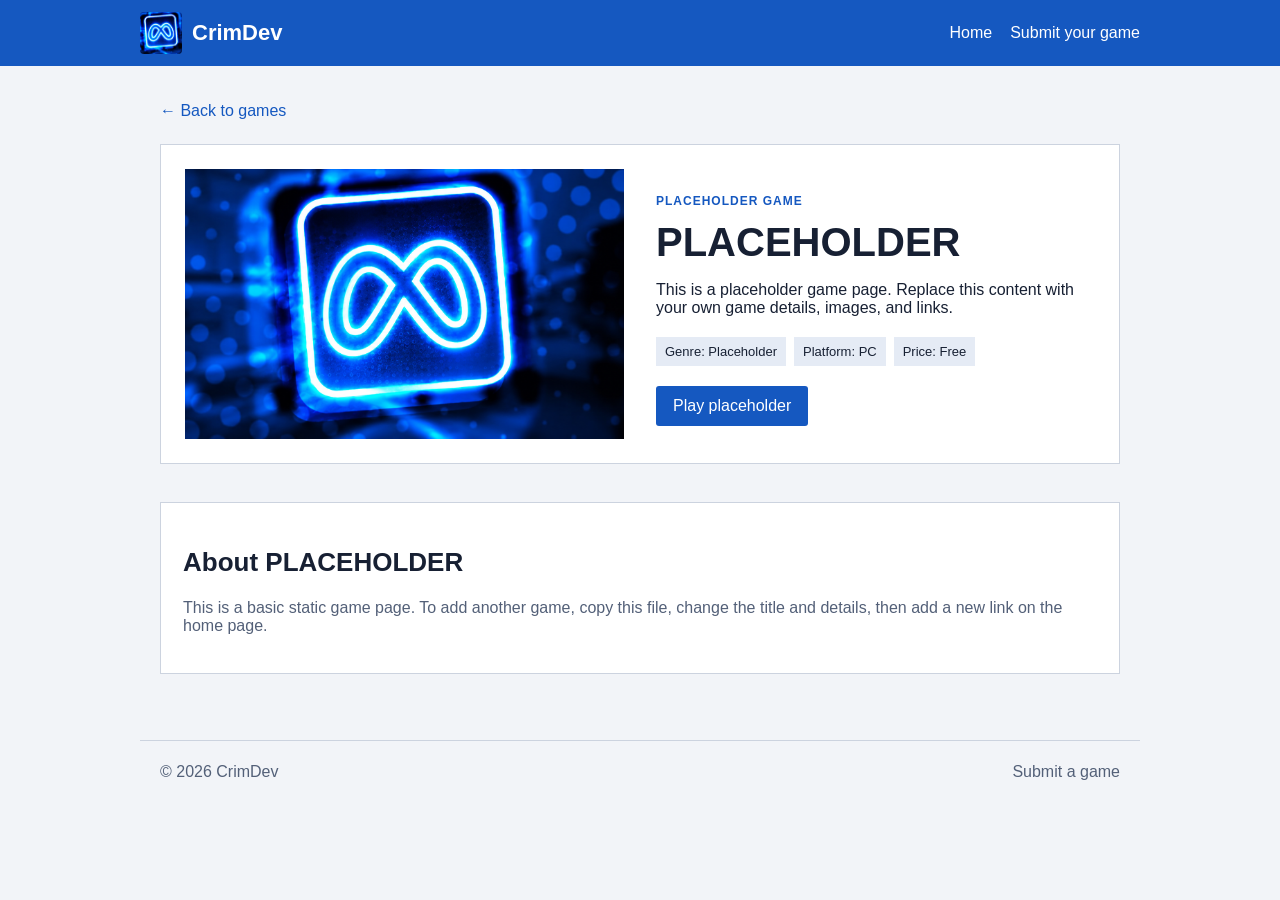
==== commit 481627fc: "Use direct readable HTML instead of JSON catalog" ====
--- a/game.html
+++ b/game.html
@@ -1,4 +1,59 @@
 <!doctype html>
 <html lang="en">
-<head><meta charset="utf-8"><meta name="viewport" content="width=device-width, initial-scale=1"><title>PLACEHOLDER — CrimDev</title><link rel="stylesheet" href="styles.css"></head>
-<body><header><a class="brand" href="index.html"><img src="assets/logo.png" alt="CrimDev logo"><span>CrimDev</span></a><nav><a href="index.html">Home</a><a href="submit.html">Submit your game</a></nav></header><main><a class="back" href="index.html">← Back to games</a><section class="game-page"><img class="game-image" src="assets/logo.png" alt="PLACEHOLDER game logo"><div><p class="label">PLACEHOLDER GAME</p><h1>PLACEHOLDER</h1><p>This is a placeholder game page. Replace this content by editing the matching game in <code>data/games.json</code>.</p><div class="meta"><span>Genre: Placeholder</span><span>Platform: PC</span><span>Price: Free</span></div><a class="button" href="#">Play placeholder</a></div></section><section class="simple-box"><h2>About PLACEHOLDER</h2><p>This page is reusable. Add another game object to the catalog and link to its ID to create another game page.</p></section></main><footer><span>© 2026 CrimDev</span><a href="submit.html">Submit a game</a></footer></body></html>
+<head>
+  <meta charset="utf-8">
+  <meta name="viewport" content="width=device-width, initial-scale=1">
+  <title>PLACEHOLDER — CrimDev</title>
+  <link rel="stylesheet" href="styles.css">
+</head>
+<body>
+  <header>
+    <a class="brand" href="index.html">
+      <img src="assets/logo.png" alt="CrimDev logo">
+      <span>CrimDev</span>
+    </a>
+    <nav>
+      <a href="index.html">Home</a>
+      <a href="submit.html">Submit your game</a>
+    </nav>
+  </header>
+
+  <main>
+    <a class="back" href="index.html">← Back to games</a>
+
+    <section class="game-page">
+      <img class="game-image" src="assets/logo.png" alt="PLACEHOLDER game logo">
+
+      <div>
+        <p class="label">PLACEHOLDER GAME</p>
+        <h1>PLACEHOLDER</h1>
+        <p>
+          This is a placeholder game page. Replace this content with your own
+          game details, images, and links.
+        </p>
+
+        <div class="meta">
+          <span>Genre: Placeholder</span>
+          <span>Platform: PC</span>
+          <span>Price: Free</span>
+        </div>
+
+        <a class="button" href="#">Play placeholder</a>
+      </div>
+    </section>
+
+    <section class="simple-box">
+      <h2>About PLACEHOLDER</h2>
+      <p>
+        This is a basic static game page. To add another game, copy this file,
+        change the title and details, then add a new link on the home page.
+      </p>
+    </section>
+  </main>
+
+  <footer>
+    <span>© 2026 CrimDev</span>
+    <a href="submit.html">Submit a game</a>
+  </footer>
+</body>
+</html>
--- a/styles.css
+++ b/styles.css
@@ -1 +1,3 @@
 *{box-sizing:border-box}body{margin:0;background:#f2f4f8;color:#172033;font:16px Arial,sans-serif}header{background:#1558c0;color:white;padding:12px calc((100% - 1000px)/2);display:flex;align-items:center;justify-content:space-between;gap:24px}.brand{display:flex;align-items:center;gap:10px;color:white;text-decoration:none;font-size:22px;font-weight:bold}.brand img{width:42px;height:42px;object-fit:cover;border-radius:4px}nav{display:flex;gap:18px}nav a,footer a{color:inherit;text-decoration:none}nav a:hover,nav a.current{ text-decoration:underline}main{max-width:1000px;margin:0 auto;padding:36px 20px}.hero{background:#dbeaff;display:grid;grid-template-columns:1fr 320px;gap:30px;align-items:center;padding:32px;margin-bottom:40px}.hero img{width:100%;height:190px;object-fit:cover}.label{color:#1558c0;font-size:12px;font-weight:bold;letter-spacing:1px}.hero h1,.submit-intro h1{font-size:42px;margin:8px 0 12px}.hero p,.submit-intro p{color:#536078}.button{display:inline-block;background:#1558c0;color:white;border:0;padding:11px 17px;text-decoration:none;cursor:pointer;border-radius:3px}.button:hover{background:#0d449b}.button.secondary{background:#f08a24}h2{font-size:26px}.game-list{display:grid;grid-template-columns:repeat(3,1fr);gap:18px}.game-card{background:white;border:1px solid #ccd3df;color:#172033;text-decoration:none}.game-card img{display:block;width:100%;height:140px;object-fit:cover}.game-card div{padding:14px}.game-card h3{margin:0 0 6px}.game-card p{font-size:14px;color:#536078}.simple-box{background:white;border:1px solid #ccd3df;padding:22px;margin-top:38px}.simple-box p{color:#536078}.back{display:inline-block;color:#1558c0;text-decoration:none;margin-bottom:24px}.game-page{display:grid;grid-template-columns:1fr 1fr;gap:32px;align-items:center;background:white;border:1px solid #ccd3df;padding:24px}.game-image{width:100%;height:270px;object-fit:cover}.game-page h1{font-size:40px;margin:8px 0}.meta{display:flex;flex-wrap:wrap;gap:8px;margin:20px 0}.meta span{background:#e5ebf5;padding:7px 9px;font-size:13px}.submit-intro{background:#dbeaff;padding:25px;margin-bottom:24px}.submit-intro h1{margin:0 0 5px}.submit-intro p{margin:6px 0 0}form{background:white;border:1px solid #ccd3df;padding:24px;max-width:700px}label{display:block;font-weight:bold;margin:0 0 18px}input:not([type=checkbox]),textarea{display:block;width:100%;padding:10px;margin-top:7px;border:1px solid #aeb8c8;font:inherit}textarea{resize:vertical}.two-columns{display:grid;grid-template-columns:1fr 1fr;gap:18px}input[type=file]{display:block;margin-top:8px;width:100%;font-size:13px}small{display:block;color:#536078;font-weight:normal;margin-top:5px}.checkbox{display:flex;gap:8px;font-weight:normal}.checkbox input{margin-top:4px}.note{font-size:12px;color:#536078}.status{display:none;background:#d6f2dc;color:#1d6230;padding:10px}.status.show{display:block}code{color:#1558c0}footer{max-width:1000px;margin:30px auto 0;padding:22px 20px;display:flex;justify-content:space-between;color:#536078;border-top:1px solid #ccd3df}@media(max-width:700px){header{padding:12px 16px}.hero,.game-page{grid-template-columns:1fr}.game-list{grid-template-columns:1fr}.two-columns{grid-template-columns:1fr}.hero h1,.submit-intro h1{font-size:34px}nav{gap:10px;font-size:14px}}
+
+.submit-page{max-width:760px}.submit-page form{box-shadow:0 2px 8px #17203318}.submit-page label{color:#172033}.submit-page input:not([type=checkbox]),.submit-page textarea{background:#fbfcfe;border-radius:3px}.submit-page input[type=file]{background:#eef3fa;border:1px solid #aeb8c8;padding:10px;border-radius:3px}.submit-page .button{font-size:16px}.submit-page .note{border-top:1px solid #e0e5ed;padding-top:14px;margin-top:18px}.submit-page .status{margin-top:16px;border-radius:3px}.submit-page .two-columns label{background:#f7f9fc;padding:12px;border:1px solid #d9e0ea;border-radius:3px}.submit-page .two-columns small{font-size:12px}
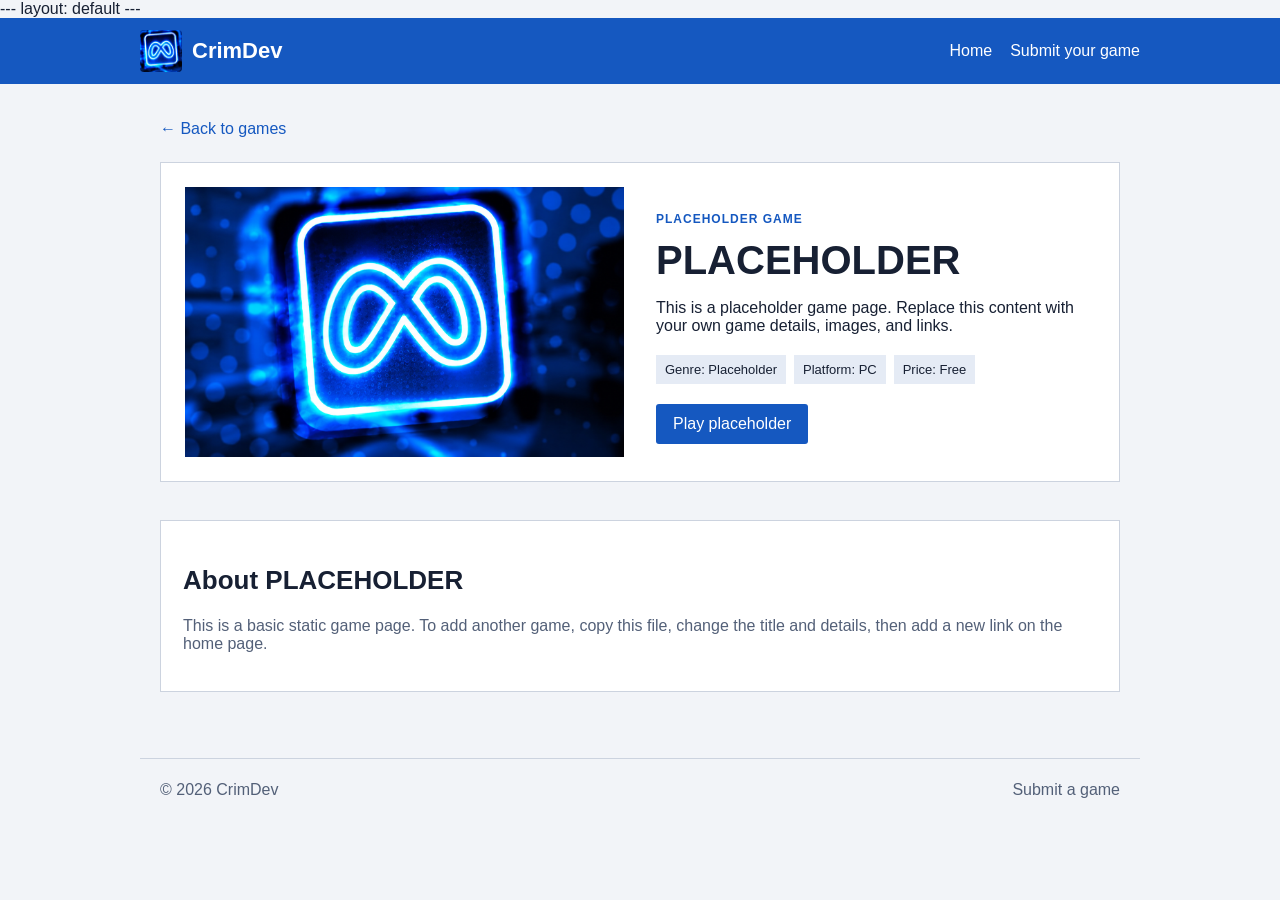
==== commit d0c0dd33: "Add layout directive to game.html" ====
--- a/game.html
+++ b/game.html
@@ -1,3 +1,6 @@
+---
+layout: default
+---
 <!doctype html>
 <html lang="en">
 <head>
